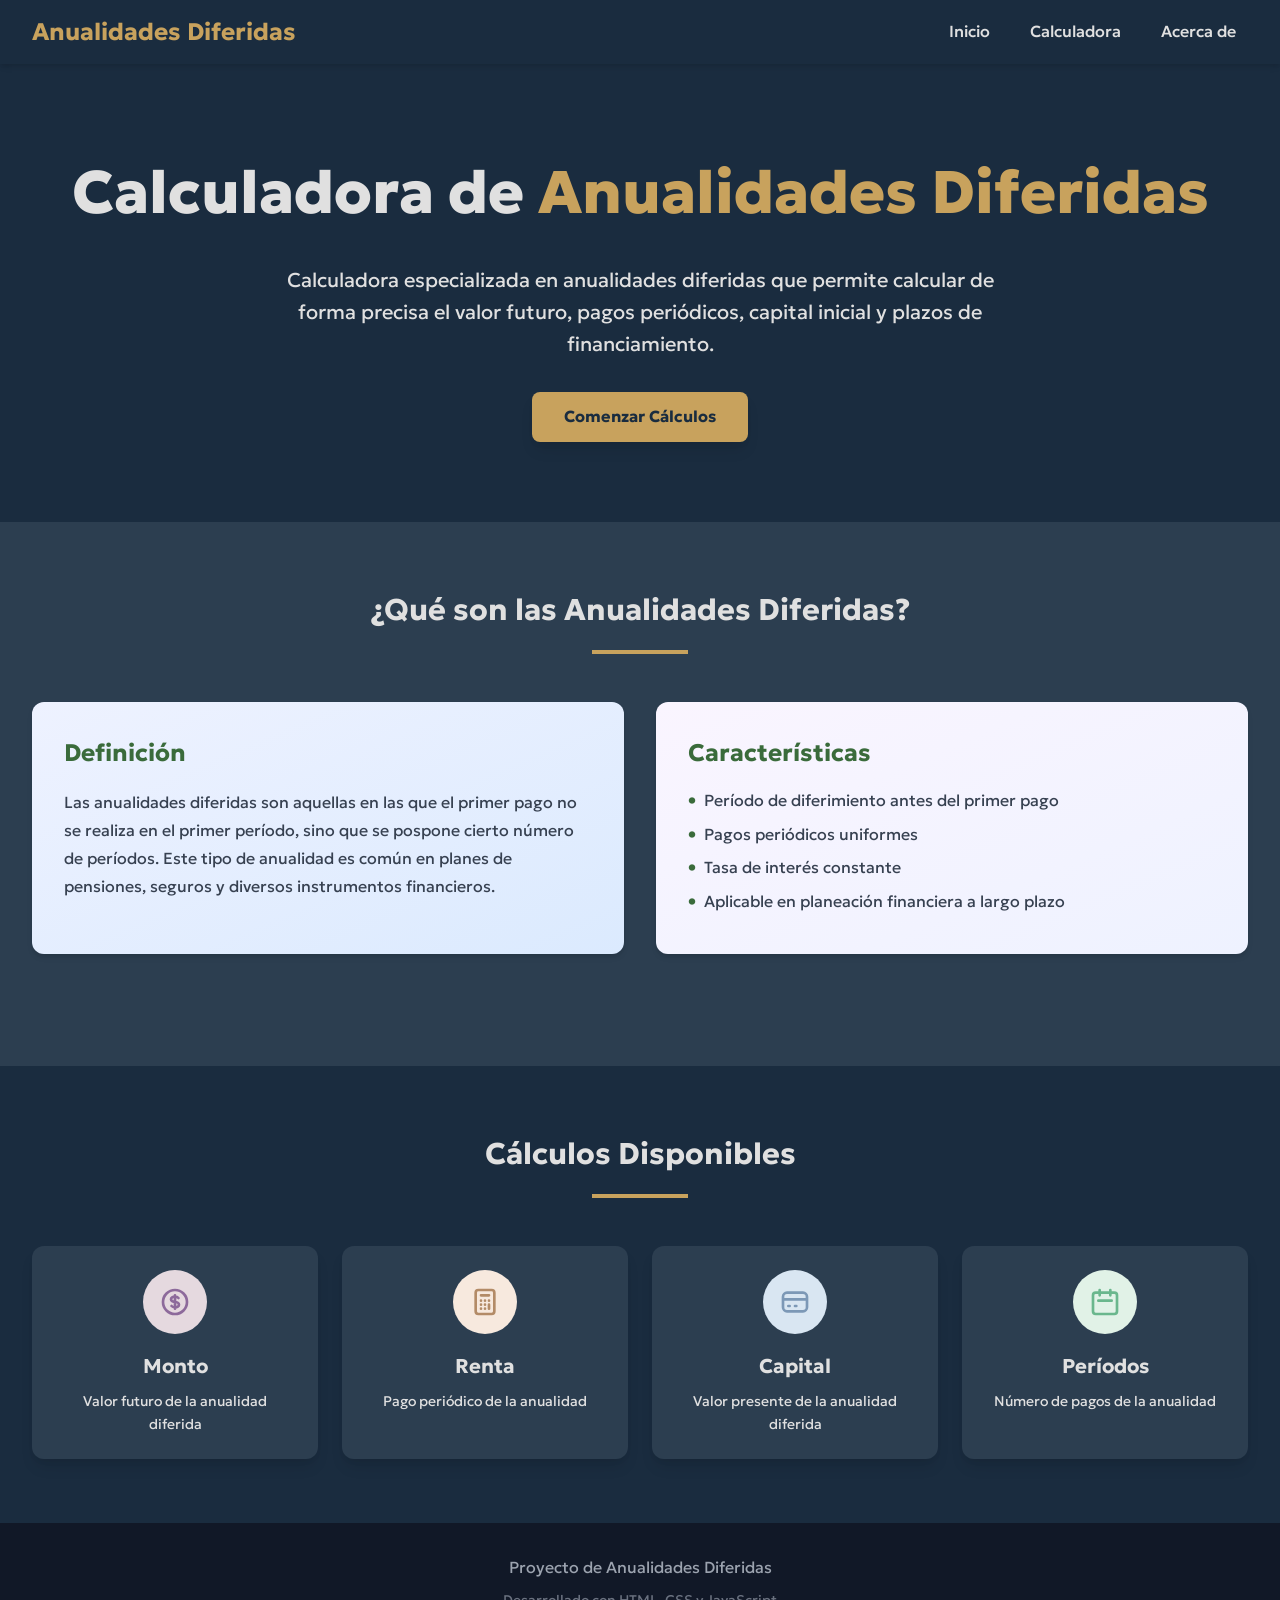
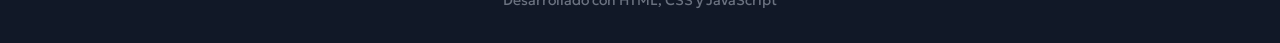
==== index.html @ 71ccb078 "Update index.html" ====
<!DOCTYPE html>
<html lang="es">
<head>
    <meta charset="UTF-8">
    <meta name="viewport" content="width=device-width, initial-scale=1.0">
    <title>Calculadora de Anualidades Diferidas</title>
    <link rel="stylesheet" href="Estilo/style.css">
</head>
<body>
    <!-- Navbar -->
    <nav class="navbar">
        <div class="container">
            <div class="nav-wrapper">
                <div class="nav-brand">
                    <h1 class="nav-title">Anualidades Diferidas</h1>
                </div>
                
                <!-- Menú Desktop -->
                <div class="nav-menu-desktop">
                    <div class="nav-links">
                        <a href="index.html" class="nav-link">Inicio</a>
                        <a href="template/calculadora.html" class="nav-link">Calculadora</a>
                        <a href="#acerca" class="nav-link">Acerca de</a>
                    </div>
                </div>
                
                <!-- Botón Hamburguesa -->
                <div class="nav-toggle">
                    <button id="menuToggle" class="menu-button">
                        <svg class="menu-icon" fill="none" stroke="currentColor" viewBox="0 0 24 24">
                            <path id="menuIcon" stroke-linecap="round" stroke-linejoin="round" stroke-width="2" d="M4 6h16M4 12h16M4 18h16"></path>
                            <path id="closeIcon" class="hidden" stroke-linecap="round" stroke-linejoin="round" stroke-width="2" d="M6 18L18 6M6 6l12 12"></path>
                        </svg>
                    </button>
                </div>
            </div>
        </div>
        
        <!-- Menú Mobile -->
        <div id="mobileMenu" class="nav-menu-mobile hidden">
            <div class="mobile-menu-content">
                <a href="index.html" class="mobile-link">Inicio</a>
                <a href="template/calculadora.html" class="mobile-link">Calculadora</a>
                <a href="#acerca" class="mobile-link">Acerca de</a>
            </div>
        </div>
    </nav>

    <!-- Hero Section -->
    <section id="inicio" class="hero-section">
        <div class="container">
            <div class="hero-content">
                <h2 class="hero-title">
                    Calculadora de <span class="hero-accent">Anualidades Diferidas</span>
                </h2>
                <p class="hero-description">
Calculadora especializada en anualidades diferidas que permite calcular de forma precisa el valor futuro, pagos periódicos, capital inicial y plazos de financiamiento.                </p>
                <a href="template/calculadora.html" class="hero-button">
                    Comenzar Cálculos
                </a>
            </div>
        </div>
    </section>

    <!-- Información del Proyecto -->
    <section class="info-section">
        <div class="container">
            <div class="section-header">
                <h3 class="section-title">¿Qué son las Anualidades Diferidas?</h3>
                <div class="section-divider"></div>
            </div>

            <div class="info-grid">
                <div class="info-card info-card-1">
                    <h4 class="info-card-title">Definición</h4>
                    <p class="info-card-text">
                        Las anualidades diferidas son aquellas en las que el primer pago no se realiza en el primer período, sino que se pospone cierto número de períodos. Este tipo de anualidad es común en planes de pensiones, seguros y diversos instrumentos financieros.
                    </p>
                </div>

                <div class="info-card info-card-2">
                    <h4 class="info-card-title">Características</h4>
                    <ul class="info-list">
                        <li class="info-list-item">
                            <span class="bullet">•</span>
                            Período de diferimiento antes del primer pago
                        </li>
                        <li class="info-list-item">
                            <span class="bullet">•</span>
                            Pagos periódicos uniformes
                        </li>
                        <li class="info-list-item">
                            <span class="bullet">•</span>
                            Tasa de interés constante
                        </li>
                        <li class="info-list-item">
                            <span class="bullet">•</span>
                            Aplicable en planeación financiera a largo plazo
                        </li>
                    </ul>
                </div>
            </div>
        </div>
    </section>

    <!-- Tipos de Cálculos -->
    <section class="calculations-section">
        <div class="container">
            <div class="section-header">
                <h3 class="section-title">Cálculos Disponibles</h3>
                <div class="section-divider"></div>
            </div>

            <div class="calculations-grid">
                <!-- Tarjeta Monto -->
                <div class="calc-card">
                    <div class="calc-icon calc-icon-indigo">
                        <svg class="icon" fill="none" stroke="currentColor" viewBox="0 0 24 24">
                            <path stroke-linecap="round" stroke-linejoin="round" stroke-width="2" d="M12 8c-1.657 0-3 .895-3 2s1.343 2 3 2 3 .895 3 2-1.343 2-3 2m0-8c1.11 0 2.08.402 2.599 1M12 8V7m0 1v8m0 0v1m0-1c-1.11 0-2.08-.402-2.599-1M21 12a9 9 0 11-18 0 9 9 0 0118 0z"></path>
                        </svg>
                    </div>
                    <h4 class="calc-card-title">Monto</h4>
                    <p class="calc-card-description">Valor futuro de la anualidad diferida</p>
                </div>

                <!-- Tarjeta Renta -->
                <div class="calc-card">
                    <div class="calc-icon calc-icon-purple">
                        <svg class="icon" fill="none" stroke="currentColor" viewBox="0 0 24 24">
                            <path stroke-linecap="round" stroke-linejoin="round" stroke-width="2" d="M9 7h6m0 10v-3m-3 3h.01M9 17h.01M9 14h.01M12 14h.01M15 11h.01M12 11h.01M9 11h.01M7 21h10a2 2 0 002-2V5a2 2 0 00-2-2H7a2 2 0 00-2 2v14a2 2 0 002 2z"></path>
                        </svg>
                    </div>
                    <h4 class="calc-card-title">Renta</h4>
                    <p class="calc-card-description">Pago periódico de la anualidad</p>
                </div>

                <!-- Tarjeta Capital -->
                <div class="calc-card">
                    <div class="calc-icon calc-icon-blue">
                        <svg class="icon" fill="none" stroke="currentColor" viewBox="0 0 24 24">
                            <path stroke-linecap="round" stroke-linejoin="round" stroke-width="2" d="M3 10h18M7 15h1m4 0h1m-7 4h12a3 3 0 003-3V8a3 3 0 00-3-3H6a3 3 0 00-3 3v8a3 3 0 003 3z"></path>
                        </svg>
                    </div>
                    <h4 class="calc-card-title">Capital</h4>
                    <p class="calc-card-description">Valor presente de la anualidad diferida</p>
                </div>

                <!-- Tarjeta Períodos -->
                <div class="calc-card">
                    <div class="calc-icon calc-icon-green">
                        <svg class="icon" fill="none" stroke="currentColor" viewBox="0 0 24 24">
                            <path stroke-linecap="round" stroke-linejoin="round" stroke-width="2" d="M8 7V3m8 4V3m-9 8h10M5 21h14a2 2 0 002-2V7a2 2 0 00-2-2H5a2 2 0 00-2 2v12a2 2 0 002 2z"></path>
                        </svg>
                    </div>
                    <h4 class="calc-card-title">Períodos</h4>
                    <p class="calc-card-description">Número de pagos de la anualidad</p>
                </div>
            </div>
        </div>
    </section>

    <!-- Footer -->
    <footer class="footer">
        <div class="container">
            <div class="footer-content">
                <p class="footer-title">Proyecto de Anualidades Diferidas</p>
                <p class="footer-subtitle">Desarrollado con HTML, CSS y JavaScript</p>
            </div>
        </div>
    </footer>

    <script type="module" defer src="javascript/app.js"></script>
</body>
</html>
---- Estilo/style.css ----
/* ==========================================
   RESET Y BASE
   ========================================== */
@import url('https://fonts.googleapis.com/css2?family=Geologica:wght@100..900&display=swap');
* {
    margin: 0;
    padding: 0;
    box-sizing: border-box;
}

body {
    font-family: "Geologica", sans-serif;
    background: #1A2C3F;
    min-height: 100vh;
    color: #E0E0E0;
    line-height: 1.6;
}

.container {
    max-width: 1280px;
    margin: 0 auto;
    padding: 0 1rem;
}

/* ==========================================
   UTILIDADES
   ========================================== */
.hidden {
    display: none !important;
}

/* ==========================================
   NAVBAR
   ========================================== */
.navbar {
    background-color: #1A2C3F;
    box-shadow: 0 4px 6px -1px rgba(0, 0, 0, 0.1), 0 2px 4px -1px rgba(0, 0, 0, 0.06);
}

.nav-wrapper {
    display: flex;
    justify-content: space-between;
    align-items: center;
    height: 4rem;
}

.nav-title {
    font-size: 1.25rem;
    font-weight: 700;
    color: #C8A25D;
}

.nav-menu-desktop {
    display: none;
}

.nav-links {
    display: flex;
    gap: 1rem;
}

.nav-link {
    color: #E0E0E0;
    padding: 0.5rem 0.75rem;
    text-decoration: none;
    font-weight: 500;
    border-radius: 0.375rem;
    transition: color 0.3s, background-color 0.3s;
}

.nav-link:hover {
    color: #C8A25D;
    text-decoration: underline;
}

.nav-toggle {
    display: block;
}

.menu-button {
    background: none;
    border: none;
    color: #E0E0E0;
    cursor: pointer;
    transition: color 0.3s;
}

.menu-button:hover,
.menu-button:focus {
    color: #C8A25D;
    outline: none;
}

.menu-icon {
    width: 1.5rem;
    height: 1.5rem;
}

.nav-menu-mobile {
    background-color: #1A2C3F;
}

.mobile-menu-content {
    padding: 0.5rem 0.5rem 0.75rem;
}

.mobile-link {
    display: block;
    color: #E0E0E0;
    padding: 0.5rem 0.75rem;
    text-decoration: none;
    font-weight: 500;
    border-radius: 0.375rem;
    transition: color 0.3s, background-color 0.3s;
    margin-bottom: 0.25rem;
}

.mobile-link:hover {
    color: #C8A25D;
    text-decoration: underline;
}

/* ==========================================
   HERO SECTION (Página Principal)
   ========================================== */
.hero-section {
    padding: 5rem 0;
}

.hero-content {
    text-align: center;
}

.hero-title {
    font-size: 2.5rem;
    font-weight: 800;
    color: #E0E0E0;
    margin-bottom: 1.5rem;
}

.hero-accent {
    color: #C8A25D;
}

.hero-description {
    font-size: 1.25rem;
    color: #E0E0E0;
    margin-bottom: 2rem;
    max-width: 48rem;
    margin-left: auto;
    margin-right: auto;
}

.hero-button {
    display: inline-block;
    background-color: #C8A25D;
    color: #1A2C3F;
    padding: 0.75rem 2rem;
    border-radius: 0.5rem;
    font-weight: 700;
    text-decoration: none;
    transition: all 0.3s;
    box-shadow: 0 10px 15px -3px rgba(0, 0, 0, 0.1), 0 4px 6px -2px rgba(0, 0, 0, 0.05);
}

.hero-button:hover {
    background-color: #B58E4A;
    transform: scale(1.05);
}

/* ==========================================
   INFO SECTION (Página Principal)
   ========================================== */
.info-section {
    padding: 4rem 0;
    background-color: #2C3E50;
}

.section-header {
    text-align: center;
    margin-bottom: 3rem;
}

.section-title {
    font-size: 1.875rem;
    font-weight: 700;
    color: #E0E0E0;
    margin-bottom: 1rem;
}

.section-divider {
    width: 6rem;
    height: 0.25rem;
    background-color: #C8A25D;
    margin: 0 auto;
}

.info-grid {
    display: grid;
    gap: 2rem;
    margin-bottom: 3rem;
}

.info-card {
    padding: 2rem;
    border-radius: 0.75rem;
    box-shadow: 0 4px 6px -1px rgba(0, 0, 0, 0.1), 0 2px 4px -1px rgba(0, 0, 0, 0.06);
}

.info-card-1 {
    background: linear-gradient(to bottom right, #eef2ff, #dbeafe);
}

.info-card-2 {
    background: linear-gradient(to bottom right, #faf5ff, #eef2ff);
}

.info-card-title {
    font-size: 1.5rem;
    font-weight: 700;
    color: #3A6B3B;
    margin-bottom: 1rem;
}

.info-card-text {
    color: #374151;
    line-height: 1.75;
}

.info-list {
    list-style: none;
    color: #374151;
}

.info-list-item {
    display: flex;
    align-items: flex-start;
    margin-bottom: 0.5rem;
}

.bullet {
    color: #3A6B3B;
    margin-right: 0.5rem;
    font-weight: 700;
}

/* ==========================================
   CALCULATIONS SECTION (Página Principal)
   ========================================== */
.calculations-section {
    padding: 4rem 0;
    background-color: #1A2C3F;
}

.calculations-grid {
    display: grid;
    gap: 1.5rem;
}

.calc-card {
    background-color: #2C3E50;
    padding: 1.5rem;
    border-radius: 0.75rem;
    box-shadow: 0 10px 15px -3px rgba(0, 0, 0, 0.1), 0 4px 6px -2px rgba(0, 0, 0, 0.05);
    transition: all 0.3s;
}

.calc-card:hover {
    box-shadow: 0 20px 25px -5px rgba(0, 0, 0, 0.1), 0 10px 10px -5px rgba(0, 0, 0, 0.04);
    transform: translateY(-0.25rem);
}

.calc-icon {
    width: 4rem;
    height: 4rem;
    border-radius: 50%;
    display: flex;
    align-items: center;
    justify-content: center;
    margin: 0 auto 1rem;
}

.calc-icon-indigo {
    background-color: #E5D9DF;
}

.calc-icon-purple {
    background-color: #F7E9DE;
}

.calc-icon-blue {
    background-color: #D9E6F2;
}

.calc-icon-green {
    background-color: #E1F2E7;
}

.icon {
    width: 2rem;
    height: 2rem;
}

.calc-icon-indigo .icon {
    color: #8D6A9B;
}

.calc-icon-purple .icon {
    color: #B38B67;
}

.calc-icon-blue .icon {
    color: #7C98B6;
}

.calc-icon-green .icon {
    color: #6AB78D;
}

.calc-card-title {
    font-size: 1.25rem;
    font-weight: 700;
    color: #E0E0E0;
    margin-bottom: 0.5rem;
    text-align: center;
}

.calc-card-description {
    color: #E0E0E0;
    text-align: center;
    font-size: 0.875rem;
}

/* ==========================================
   CALCULATOR SECTION (Página Calculadora)
   ========================================== */
.calculator-section {
    padding: 4rem 0;
    background-color: white;
}

.calculator-header {
    text-align: center;
    margin-bottom: 3rem;
}

.calculator-title {
    font-size: 1.875rem;
    font-weight: 700;
    color: #111827;
    margin-bottom: 1rem;
}

.title-divider {
    width: 6rem;
    height: 0.25rem;
    background-color: #4f46e5;
    margin: 0 auto 1.5rem;
}

.calculator-description {
    color: #4b5563;
    max-width: 32rem;
    margin: 0 auto;
}

/* ==========================================
   SELECTOR DE TIPO DE CÁLCULO
   ========================================== */
.calculator-selector {
    max-width: 64rem;
    margin: 0 auto 2rem;
}

.selector-label {
    display: block;
    color: #374151;
    font-weight: 600;
    margin-bottom: 0.75rem;
    font-size: 1.125rem;
}

.selector-buttons {
    display: grid;
    gap: 1rem;
}

.calc-type-btn {
    background-color: #e5e7eb;
    color: #374151;
    padding: 0.75rem 1.5rem;
    border-radius: 0.5rem;
    font-weight: 600;
    border: none;
    cursor: pointer;
    transition: all 0.3s;
    font-size: 1rem;
}

.calc-type-btn:hover {
    background-color: #d1d5db;
}

.calc-type-btn.active {
    background-color: #4f46e5;
    color: white;
    box-shadow: 0 4px 6px -1px rgba(0, 0, 0, 0.1), 0 2px 4px -1px rgba(0, 0, 0, 0.06);
}

/* ==========================================
   FORMULARIO
   ========================================== */
.calculator-form-container {
    max-width: 64rem;
    margin: 0 auto;
    background: linear-gradient(to bottom right, #f9fafb, #dbeafe);
    border-radius: 0.75rem;
    box-shadow: 0 10px 15px -3px rgba(0, 0, 0, 0.1), 0 4px 6px -2px rgba(0, 0, 0, 0.05);
    padding: 2rem;
}

.calc-form {
    display: block;
}

.form-title {
    font-size: 1.5rem;
    font-weight: 700;
    color: #111827;
    margin-bottom: 1.5rem;
}

.form-grid {
    display: grid;
    gap: 1.5rem;
    margin-bottom: 1.5rem;
}

.form-group {
    display: flex;
    flex-direction: column;
}

.form-label {
    display: block;
    color: #374151;
    font-weight: 600;
    margin-bottom: 0.5rem;
}

.form-input,
select.form-input {
    width: 100%;
    padding: 0.75rem 1rem;
    border: 1px solid #d1d5db;
    border-radius: 0.5rem;
    font-size: 1rem;
    transition: all 0.3s;
}

.form-input:focus,
select.form-input:focus {
    outline: none;
    border-color: #4f46e5;
    box-shadow: 0 0 0 3px rgba(79, 70, 229, 0.1);
}

.form-submit {
    width: 100%;
    padding: 0.75rem;
    border-radius: 0.5rem;
    font-weight: 600;
    border: none;
    cursor: pointer;
    transition: all 0.3s;
    box-shadow: 0 10px 15px -3px rgba(0, 0, 0, 0.1), 0 4px 6px -2px rgba(0, 0, 0, 0.05);
    font-size: 1rem;
    color: white;
}

.btn-indigo {
    background-color: #4f46e5;
}

.btn-indigo:hover {
    background-color: #4338ca;
}

.btn-purple {
    background-color: #9333ea;
}

.btn-purple:hover {
    background-color: #7e22ce;
}

.btn-blue {
    background-color: #2563eb;
}

.btn-blue:hover {
    background-color: #1d4ed8;
}

.btn-green {
    background-color: #059669;
}

.btn-green:hover {
    background-color: #047857;
}

/* ==========================================
   RESULTADOS
   ========================================== */
.results-container {
    max-width: 64rem;
    margin: 2rem auto 0;
}

.results-card {
    background-color: white;
    border-radius: 0.75rem;
    box-shadow: 0 10px 15px -3px rgba(0, 0, 0, 0.1), 0 4px 6px -2px rgba(0, 0, 0, 0.05);
    padding: 2rem;
    border-left: 4px solid #4f46e5;
}

.results-title {
    font-size: 1.5rem;
    font-weight: 700;
    color: #111827;
    margin-bottom: 1rem;
}

.results-content {
    color: #374151;
}

.results-content>* {
    margin-bottom: 0.75rem;
}

.clear-button {
    margin-top: 1.5rem;
    background-color: #6b7280;
    color: white;
    padding: 0.5rem 1.5rem;
    border-radius: 0.5rem;
    font-weight: 600;
    border: none;
    cursor: pointer;
    transition: background-color 0.3s;
}

.clear-button:hover {
    background-color: #4b5563;
}

/* ==========================================
   FOOTER
   ========================================== */
.footer {
    background-color: #111827;
    color: white;
    padding: 2rem 0;
}

.footer-content {
    text-align: center;
}

.footer-title {
    color: #9ca3af;
    margin-bottom: 0.5rem;
}

.footer-subtitle {
    color: #6b7280;
    font-size: 0.875rem;
}

/* ==========================================
   MEDIA QUERIES - RESPONSIVE
   ========================================== */

/* Tablets pequeños (640px+) */
@media (min-width: 640px) {
    .nav-title {
        font-size: 1.5rem;
    }

    .container {
        padding: 0 1.5rem;
    }

    .mobile-menu-content {
        padding: 0.5rem 0.75rem 0.75rem;
    }
}

/* Tablets (768px+) */
@media (min-width: 768px) {
    .nav-menu-desktop {
        display: block;
    }

    .nav-toggle {
        display: none;
    }

    .nav-menu-mobile {
        display: none !important;
    }

    .hero-title {
        font-size: 3rem;
    }

    .calculator-title {
        font-size: 2.25rem;
    }

    .info-grid {
        grid-template-columns: repeat(2, 1fr);
    }

    .calculations-grid {
        grid-template-columns: repeat(2, 1fr);
    }

    .selector-buttons {
        grid-template-columns: repeat(4, 1fr);
    }

    .form-grid {
        grid-template-columns: repeat(2, 1fr);
    }
}

/* Desktop (1024px+) */
@media (min-width: 1024px) {
    .container {
        padding: 0 2rem;
    }

    .hero-title {
        font-size: 3.75rem;
    }

    .calculator-title {
        font-size: 2.5rem;
    }

    .calculations-grid {
        grid-template-columns: repeat(4, 1fr);
    }
}
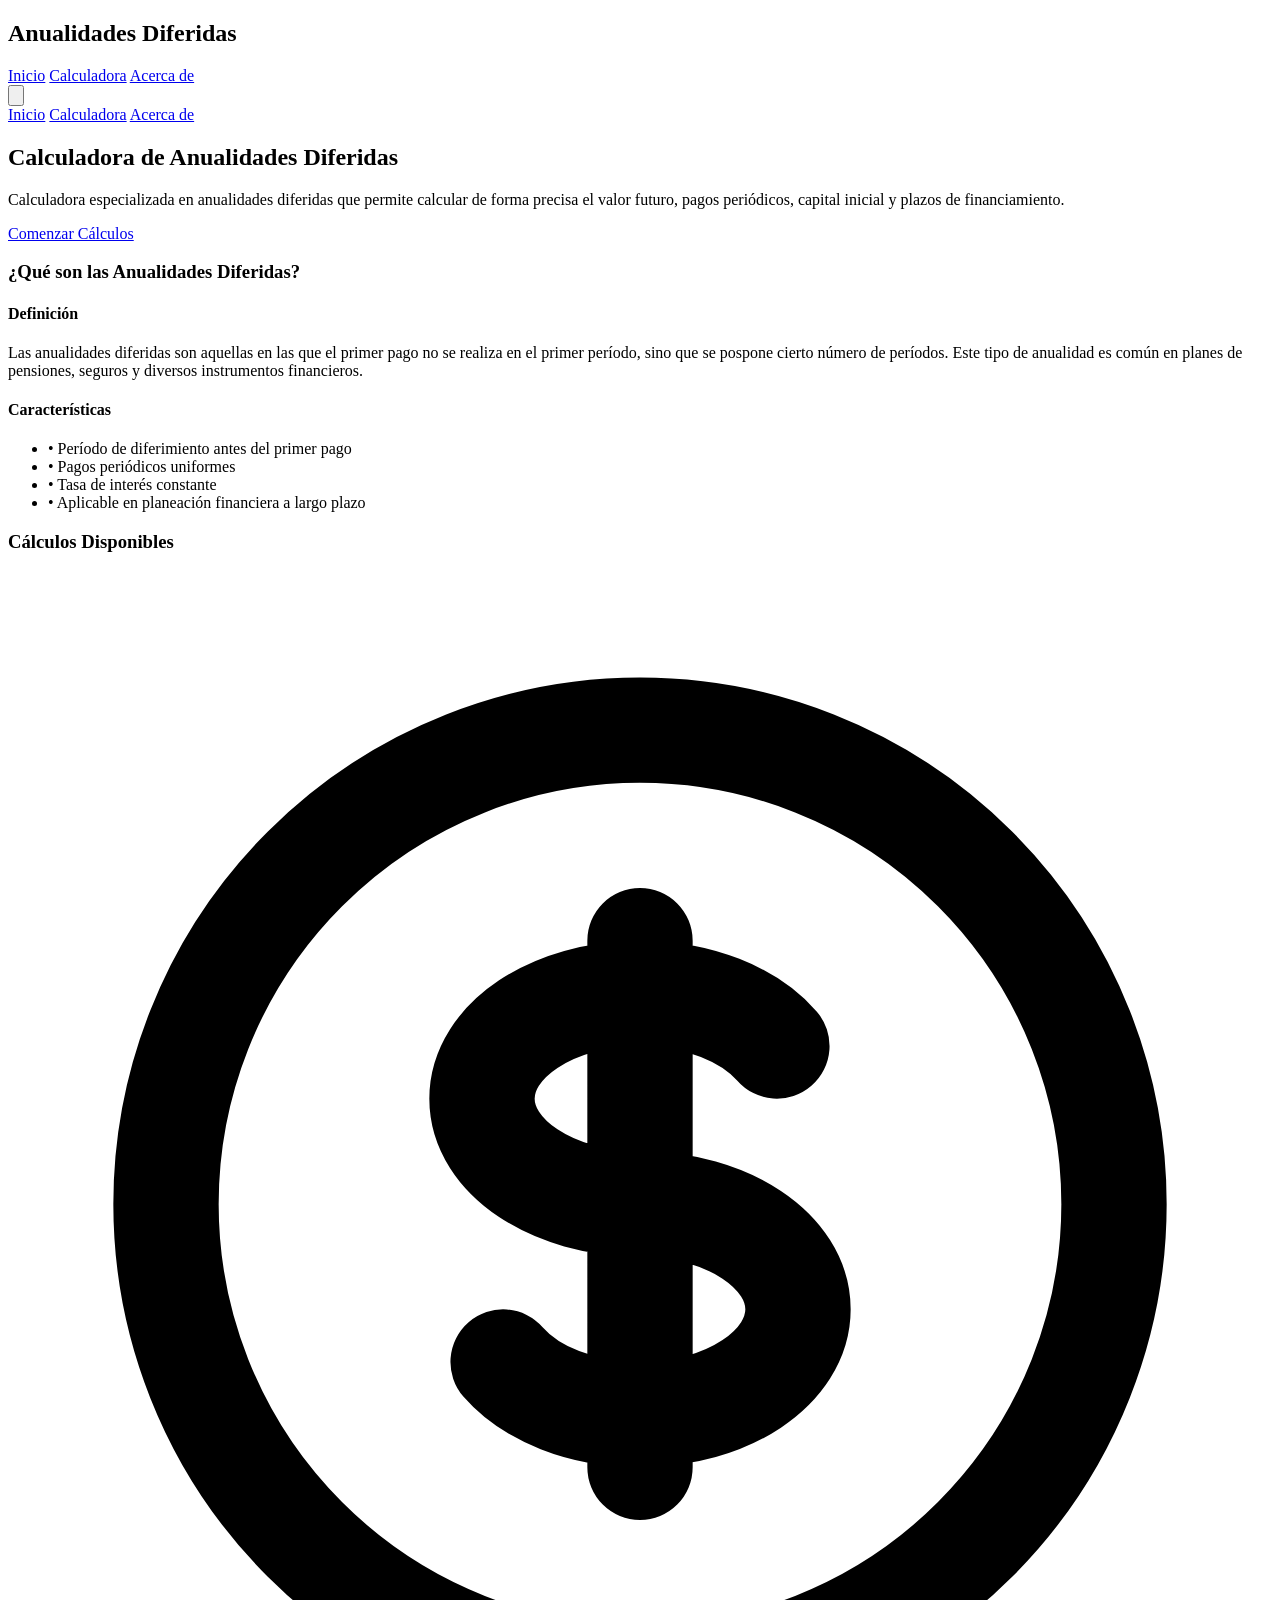
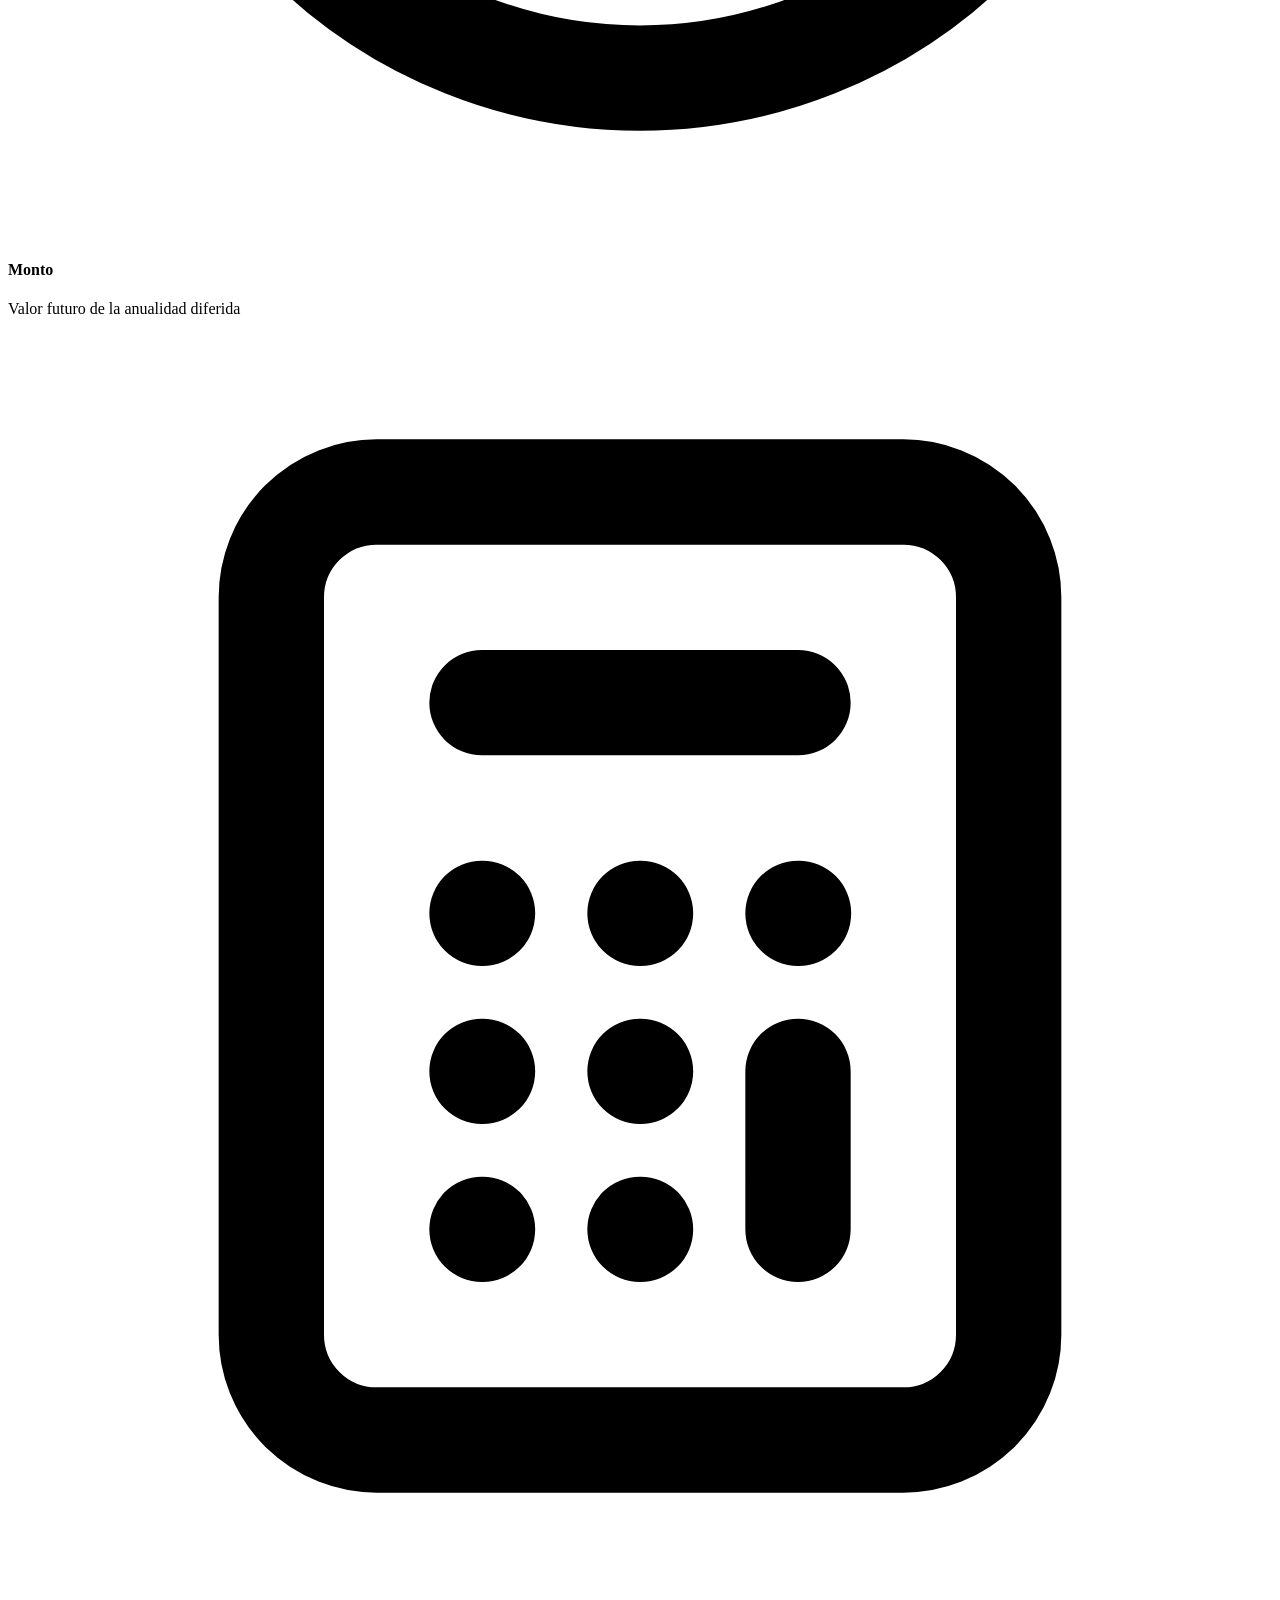
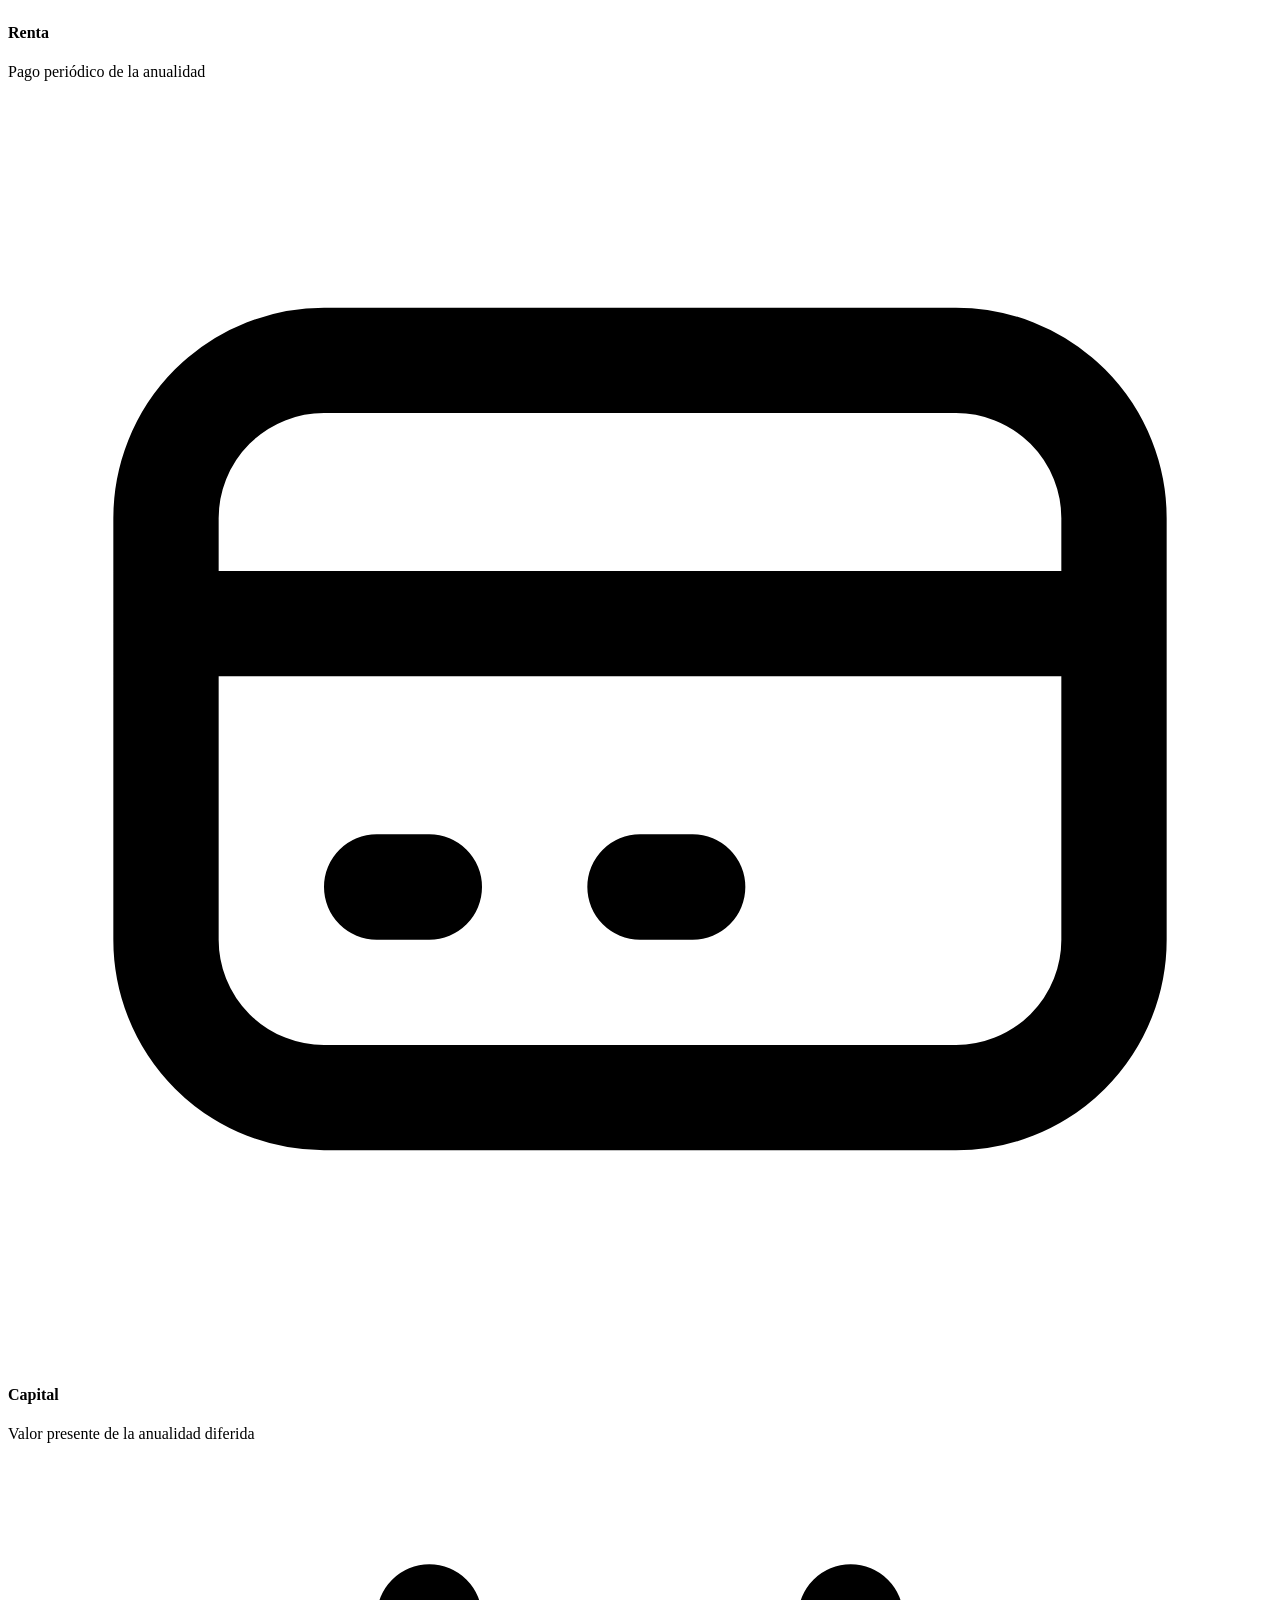
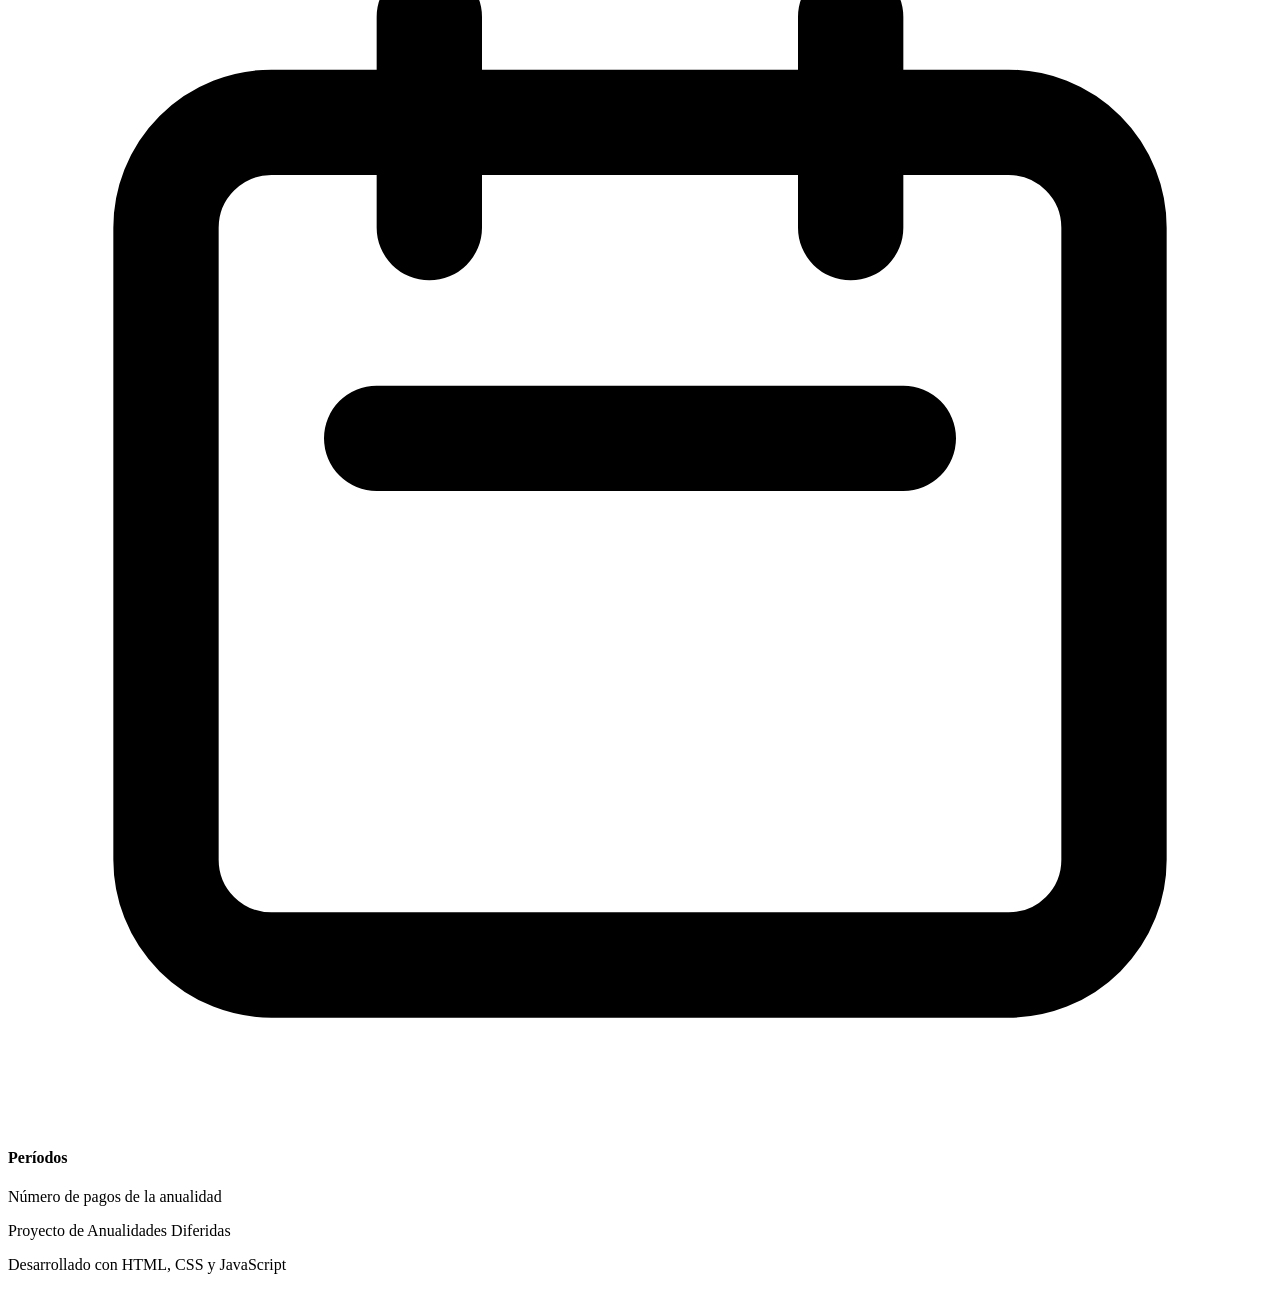
==== commit c4248567: "Update stylesheet link in index.html" ====
--- a/index.html
+++ b/index.html
@@ -4,7 +4,7 @@
     <meta charset="UTF-8">
     <meta name="viewport" content="width=device-width, initial-scale=1.0">
     <title>Calculadora de Anualidades Diferidas</title>
-    <link rel="stylesheet" href="Estilo/style.css">
+    <link rel="stylesheet" href="style.css">
 </head>
 <body>
     <!-- Navbar -->
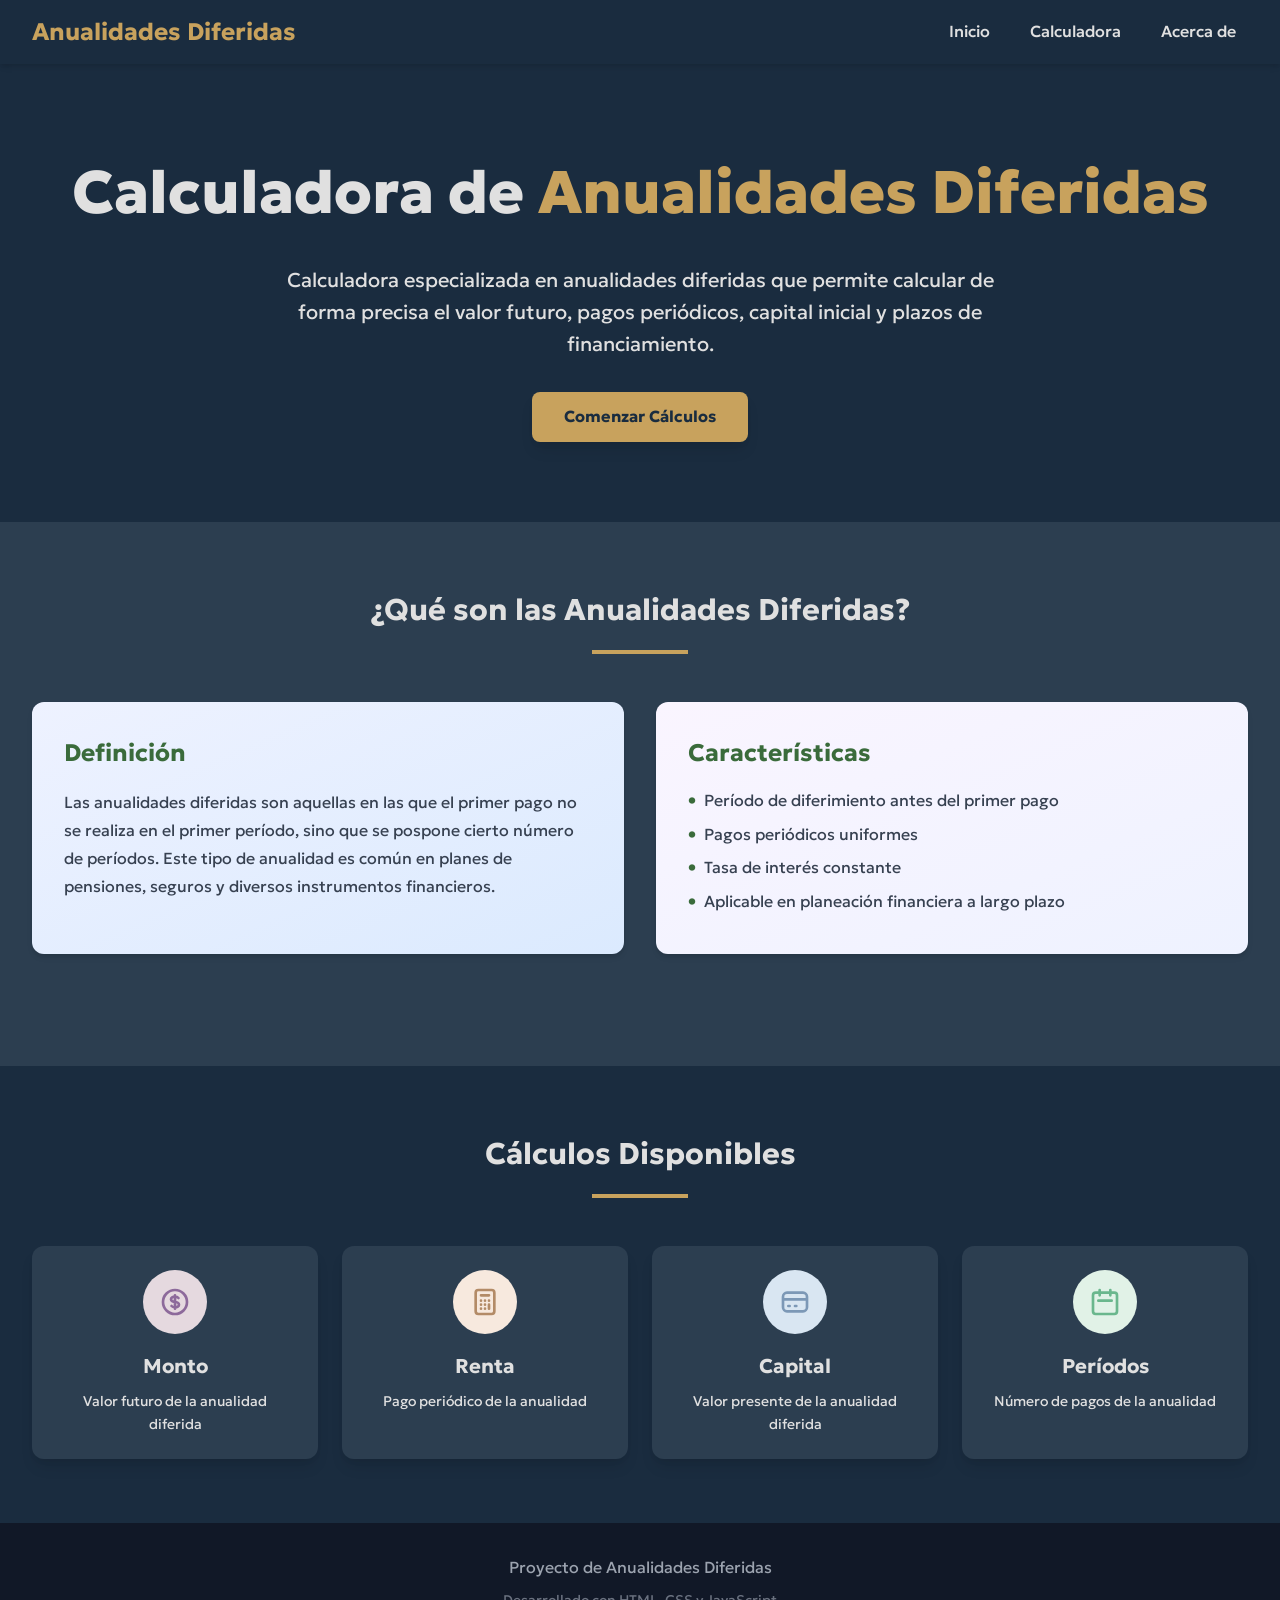
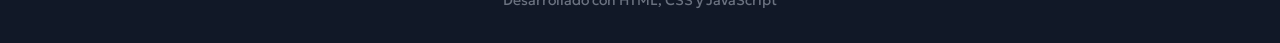
==== commit 7b99740e: "Update index.html" ====
--- a/index.html
+++ b/index.html
@@ -4,7 +4,7 @@
     <meta charset="UTF-8">
     <meta name="viewport" content="width=device-width, initial-scale=1.0">
     <title>Calculadora de Anualidades Diferidas</title>
-    <link rel="stylesheet" href="style.css">
+    <link rel="stylesheet" href="../Estilo/style.css">
 </head>
 <body>
     <!-- Navbar -->
--- a/Estilo/style.css
+++ b/Estilo/style.css
@@ -0,0 +1,658 @@
+/* ==========================================
+   RESET Y BASE
+   ========================================== */
+@import url('https://fonts.googleapis.com/css2?family=Geologica:wght@100..900&display=swap');
+* {
+    margin: 0;
+    padding: 0;
+    box-sizing: border-box;
+}
+
+body {
+    font-family: "Geologica", sans-serif;
+    background: #1A2C3F;
+    min-height: 100vh;
+    color: #E0E0E0;
+    line-height: 1.6;
+}
+
+.container {
+    max-width: 1280px;
+    margin: 0 auto;
+    padding: 0 1rem;
+}
+
+/* ==========================================
+   UTILIDADES
+   ========================================== */
+.hidden {
+    display: none !important;
+}
+
+/* ==========================================
+   NAVBAR
+   ========================================== */
+.navbar {
+    background-color: #1A2C3F;
+    box-shadow: 0 4px 6px -1px rgba(0, 0, 0, 0.1), 0 2px 4px -1px rgba(0, 0, 0, 0.06);
+}
+
+.nav-wrapper {
+    display: flex;
+    justify-content: space-between;
+    align-items: center;
+    height: 4rem;
+}
+
+.nav-title {
+    font-size: 1.25rem;
+    font-weight: 700;
+    color: #C8A25D;
+}
+
+.nav-menu-desktop {
+    display: none;
+}
+
+.nav-links {
+    display: flex;
+    gap: 1rem;
+}
+
+.nav-link {
+    color: #E0E0E0;
+    padding: 0.5rem 0.75rem;
+    text-decoration: none;
+    font-weight: 500;
+    border-radius: 0.375rem;
+    transition: color 0.3s, background-color 0.3s;
+}
+
+.nav-link:hover {
+    color: #C8A25D;
+    text-decoration: underline;
+}
+
+.nav-toggle {
+    display: block;
+}
+
+.menu-button {
+    background: none;
+    border: none;
+    color: #E0E0E0;
+    cursor: pointer;
+    transition: color 0.3s;
+}
+
+.menu-button:hover,
+.menu-button:focus {
+    color: #C8A25D;
+    outline: none;
+}
+
+.menu-icon {
+    width: 1.5rem;
+    height: 1.5rem;
+}
+
+.nav-menu-mobile {
+    background-color: #1A2C3F;
+}
+
+.mobile-menu-content {
+    padding: 0.5rem 0.5rem 0.75rem;
+}
+
+.mobile-link {
+    display: block;
+    color: #E0E0E0;
+    padding: 0.5rem 0.75rem;
+    text-decoration: none;
+    font-weight: 500;
+    border-radius: 0.375rem;
+    transition: color 0.3s, background-color 0.3s;
+    margin-bottom: 0.25rem;
+}
+
+.mobile-link:hover {
+    color: #C8A25D;
+    text-decoration: underline;
+}
+
+/* ==========================================
+   HERO SECTION (Página Principal)
+   ========================================== */
+.hero-section {
+    padding: 5rem 0;
+}
+
+.hero-content {
+    text-align: center;
+}
+
+.hero-title {
+    font-size: 2.5rem;
+    font-weight: 800;
+    color: #E0E0E0;
+    margin-bottom: 1.5rem;
+}
+
+.hero-accent {
+    color: #C8A25D;
+}
+
+.hero-description {
+    font-size: 1.25rem;
+    color: #E0E0E0;
+    margin-bottom: 2rem;
+    max-width: 48rem;
+    margin-left: auto;
+    margin-right: auto;
+}
+
+.hero-button {
+    display: inline-block;
+    background-color: #C8A25D;
+    color: #1A2C3F;
+    padding: 0.75rem 2rem;
+    border-radius: 0.5rem;
+    font-weight: 700;
+    text-decoration: none;
+    transition: all 0.3s;
+    box-shadow: 0 10px 15px -3px rgba(0, 0, 0, 0.1), 0 4px 6px -2px rgba(0, 0, 0, 0.05);
+}
+
+.hero-button:hover {
+    background-color: #B58E4A;
+    transform: scale(1.05);
+}
+
+/* ==========================================
+   INFO SECTION (Página Principal)
+   ========================================== */
+.info-section {
+    padding: 4rem 0;
+    background-color: #2C3E50;
+}
+
+.section-header {
+    text-align: center;
+    margin-bottom: 3rem;
+}
+
+.section-title {
+    font-size: 1.875rem;
+    font-weight: 700;
+    color: #E0E0E0;
+    margin-bottom: 1rem;
+}
+
+.section-divider {
+    width: 6rem;
+    height: 0.25rem;
+    background-color: #C8A25D;
+    margin: 0 auto;
+}
+
+.info-grid {
+    display: grid;
+    gap: 2rem;
+    margin-bottom: 3rem;
+}
+
+.info-card {
+    padding: 2rem;
+    border-radius: 0.75rem;
+    box-shadow: 0 4px 6px -1px rgba(0, 0, 0, 0.1), 0 2px 4px -1px rgba(0, 0, 0, 0.06);
+}
+
+.info-card-1 {
+    background: linear-gradient(to bottom right, #eef2ff, #dbeafe);
+}
+
+.info-card-2 {
+    background: linear-gradient(to bottom right, #faf5ff, #eef2ff);
+}
+
+.info-card-title {
+    font-size: 1.5rem;
+    font-weight: 700;
+    color: #3A6B3B;
+    margin-bottom: 1rem;
+}
+
+.info-card-text {
+    color: #374151;
+    line-height: 1.75;
+}
+
+.info-list {
+    list-style: none;
+    color: #374151;
+}
+
+.info-list-item {
+    display: flex;
+    align-items: flex-start;
+    margin-bottom: 0.5rem;
+}
+
+.bullet {
+    color: #3A6B3B;
+    margin-right: 0.5rem;
+    font-weight: 700;
+}
+
+/* ==========================================
+   CALCULATIONS SECTION (Página Principal)
+   ========================================== */
+.calculations-section {
+    padding: 4rem 0;
+    background-color: #1A2C3F;
+}
+
+.calculations-grid {
+    display: grid;
+    gap: 1.5rem;
+}
+
+.calc-card {
+    background-color: #2C3E50;
+    padding: 1.5rem;
+    border-radius: 0.75rem;
+    box-shadow: 0 10px 15px -3px rgba(0, 0, 0, 0.1), 0 4px 6px -2px rgba(0, 0, 0, 0.05);
+    transition: all 0.3s;
+}
+
+.calc-card:hover {
+    box-shadow: 0 20px 25px -5px rgba(0, 0, 0, 0.1), 0 10px 10px -5px rgba(0, 0, 0, 0.04);
+    transform: translateY(-0.25rem);
+}
+
+.calc-icon {
+    width: 4rem;
+    height: 4rem;
+    border-radius: 50%;
+    display: flex;
+    align-items: center;
+    justify-content: center;
+    margin: 0 auto 1rem;
+}
+
+.calc-icon-indigo {
+    background-color: #E5D9DF;
+}
+
+.calc-icon-purple {
+    background-color: #F7E9DE;
+}
+
+.calc-icon-blue {
+    background-color: #D9E6F2;
+}
+
+.calc-icon-green {
+    background-color: #E1F2E7;
+}
+
+.icon {
+    width: 2rem;
+    height: 2rem;
+}
+
+.calc-icon-indigo .icon {
+    color: #8D6A9B;
+}
+
+.calc-icon-purple .icon {
+    color: #B38B67;
+}
+
+.calc-icon-blue .icon {
+    color: #7C98B6;
+}
+
+.calc-icon-green .icon {
+    color: #6AB78D;
+}
+
+.calc-card-title {
+    font-size: 1.25rem;
+    font-weight: 700;
+    color: #E0E0E0;
+    margin-bottom: 0.5rem;
+    text-align: center;
+}
+
+.calc-card-description {
+    color: #E0E0E0;
+    text-align: center;
+    font-size: 0.875rem;
+}
+
+/* ==========================================
+   CALCULATOR SECTION (Página Calculadora)
+   ========================================== */
+.calculator-section {
+    padding: 4rem 0;
+    background-color: white;
+}
+
+.calculator-header {
+    text-align: center;
+    margin-bottom: 3rem;
+}
+
+.calculator-title {
+    font-size: 1.875rem;
+    font-weight: 700;
+    color: #111827;
+    margin-bottom: 1rem;
+}
+
+.title-divider {
+    width: 6rem;
+    height: 0.25rem;
+    background-color: #4f46e5;
+    margin: 0 auto 1.5rem;
+}
+
+.calculator-description {
+    color: #4b5563;
+    max-width: 32rem;
+    margin: 0 auto;
+}
+
+/* ==========================================
+   SELECTOR DE TIPO DE CÁLCULO
+   ========================================== */
+.calculator-selector {
+    max-width: 64rem;
+    margin: 0 auto 2rem;
+}
+
+.selector-label {
+    display: block;
+    color: #374151;
+    font-weight: 600;
+    margin-bottom: 0.75rem;
+    font-size: 1.125rem;
+}
+
+.selector-buttons {
+    display: grid;
+    gap: 1rem;
+}
+
+.calc-type-btn {
+    background-color: #e5e7eb;
+    color: #374151;
+    padding: 0.75rem 1.5rem;
+    border-radius: 0.5rem;
+    font-weight: 600;
+    border: none;
+    cursor: pointer;
+    transition: all 0.3s;
+    font-size: 1rem;
+}
+
+.calc-type-btn:hover {
+    background-color: #d1d5db;
+}
+
+.calc-type-btn.active {
+    background-color: #4f46e5;
+    color: white;
+    box-shadow: 0 4px 6px -1px rgba(0, 0, 0, 0.1), 0 2px 4px -1px rgba(0, 0, 0, 0.06);
+}
+
+/* ==========================================
+   FORMULARIO
+   ========================================== */
+.calculator-form-container {
+    max-width: 64rem;
+    margin: 0 auto;
+    background: linear-gradient(to bottom right, #f9fafb, #dbeafe);
+    border-radius: 0.75rem;
+    box-shadow: 0 10px 15px -3px rgba(0, 0, 0, 0.1), 0 4px 6px -2px rgba(0, 0, 0, 0.05);
+    padding: 2rem;
+}
+
+.calc-form {
+    display: block;
+}
+
+.form-title {
+    font-size: 1.5rem;
+    font-weight: 700;
+    color: #111827;
+    margin-bottom: 1.5rem;
+}
+
+.form-grid {
+    display: grid;
+    gap: 1.5rem;
+    margin-bottom: 1.5rem;
+}
+
+.form-group {
+    display: flex;
+    flex-direction: column;
+}
+
+.form-label {
+    display: block;
+    color: #374151;
+    font-weight: 600;
+    margin-bottom: 0.5rem;
+}
+
+.form-input,
+select.form-input {
+    width: 100%;
+    padding: 0.75rem 1rem;
+    border: 1px solid #d1d5db;
+    border-radius: 0.5rem;
+    font-size: 1rem;
+    transition: all 0.3s;
+}
+
+.form-input:focus,
+select.form-input:focus {
+    outline: none;
+    border-color: #4f46e5;
+    box-shadow: 0 0 0 3px rgba(79, 70, 229, 0.1);
+}
+
+.form-submit {
+    width: 100%;
+    padding: 0.75rem;
+    border-radius: 0.5rem;
+    font-weight: 600;
+    border: none;
+    cursor: pointer;
+    transition: all 0.3s;
+    box-shadow: 0 10px 15px -3px rgba(0, 0, 0, 0.1), 0 4px 6px -2px rgba(0, 0, 0, 0.05);
+    font-size: 1rem;
+    color: white;
+}
+
+.btn-indigo {
+    background-color: #4f46e5;
+}
+
+.btn-indigo:hover {
+    background-color: #4338ca;
+}
+
+.btn-purple {
+    background-color: #9333ea;
+}
+
+.btn-purple:hover {
+    background-color: #7e22ce;
+}
+
+.btn-blue {
+    background-color: #2563eb;
+}
+
+.btn-blue:hover {
+    background-color: #1d4ed8;
+}
+
+.btn-green {
+    background-color: #059669;
+}
+
+.btn-green:hover {
+    background-color: #047857;
+}
+
+/* ==========================================
+   RESULTADOS
+   ========================================== */
+.results-container {
+    max-width: 64rem;
+    margin: 2rem auto 0;
+}
+
+.results-card {
+    background-color: white;
+    border-radius: 0.75rem;
+    box-shadow: 0 10px 15px -3px rgba(0, 0, 0, 0.1), 0 4px 6px -2px rgba(0, 0, 0, 0.05);
+    padding: 2rem;
+    border-left: 4px solid #4f46e5;
+}
+
+.results-title {
+    font-size: 1.5rem;
+    font-weight: 700;
+    color: #111827;
+    margin-bottom: 1rem;
+}
+
+.results-content {
+    color: #374151;
+}
+
+.results-content>* {
+    margin-bottom: 0.75rem;
+}
+
+.clear-button {
+    margin-top: 1.5rem;
+    background-color: #6b7280;
+    color: white;
+    padding: 0.5rem 1.5rem;
+    border-radius: 0.5rem;
+    font-weight: 600;
+    border: none;
+    cursor: pointer;
+    transition: background-color 0.3s;
+}
+
+.clear-button:hover {
+    background-color: #4b5563;
+}
+
+/* ==========================================
+   FOOTER
+   ========================================== */
+.footer {
+    background-color: #111827;
+    color: white;
+    padding: 2rem 0;
+}
+
+.footer-content {
+    text-align: center;
+}
+
+.footer-title {
+    color: #9ca3af;
+    margin-bottom: 0.5rem;
+}
+
+.footer-subtitle {
+    color: #6b7280;
+    font-size: 0.875rem;
+}
+
+/* ==========================================
+   MEDIA QUERIES - RESPONSIVE
+   ========================================== */
+
+/* Tablets pequeños (640px+) */
+@media (min-width: 640px) {
+    .nav-title {
+        font-size: 1.5rem;
+    }
+
+    .container {
+        padding: 0 1.5rem;
+    }
+
+    .mobile-menu-content {
+        padding: 0.5rem 0.75rem 0.75rem;
+    }
+}
+
+/* Tablets (768px+) */
+@media (min-width: 768px) {
+    .nav-menu-desktop {
+        display: block;
+    }
+
+    .nav-toggle {
+        display: none;
+    }
+
+    .nav-menu-mobile {
+        display: none !important;
+    }
+
+    .hero-title {
+        font-size: 3rem;
+    }
+
+    .calculator-title {
+        font-size: 2.25rem;
+    }
+
+    .info-grid {
+        grid-template-columns: repeat(2, 1fr);
+    }
+
+    .calculations-grid {
+        grid-template-columns: repeat(2, 1fr);
+    }
+
+    .selector-buttons {
+        grid-template-columns: repeat(4, 1fr);
+    }
+
+    .form-grid {
+        grid-template-columns: repeat(2, 1fr);
+    }
+}
+
+/* Desktop (1024px+) */
+@media (min-width: 1024px) {
+    .container {
+        padding: 0 2rem;
+    }
+
+    .hero-title {
+        font-size: 3.75rem;
+    }
+
+    .calculator-title {
+        font-size: 2.5rem;
+    }
+
+    .calculations-grid {
+        grid-template-columns: repeat(4, 1fr);
+    }
+}
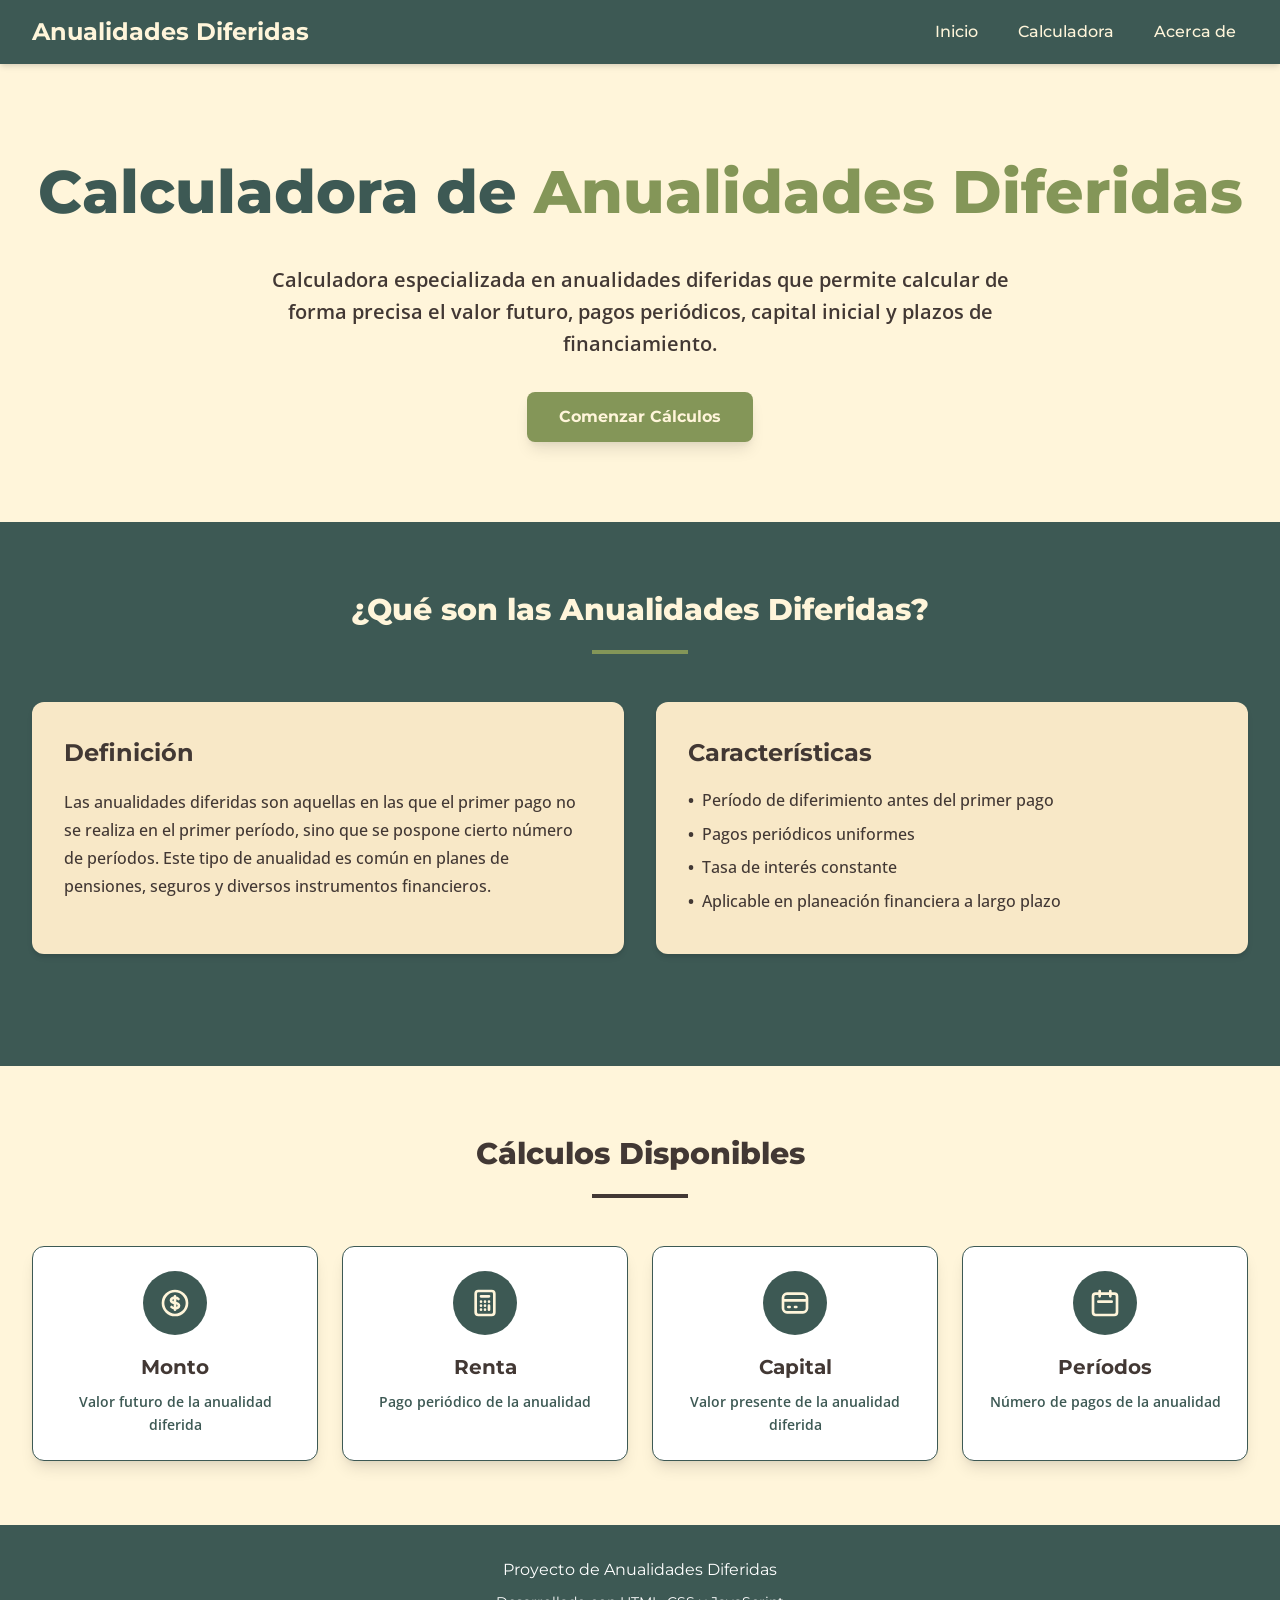
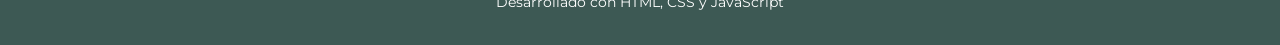
==== commit a25bc21d: "diseño" ====
--- a/index.html
+++ b/index.html
@@ -4,7 +4,7 @@
     <meta charset="UTF-8">
     <meta name="viewport" content="width=device-width, initial-scale=1.0">
     <title>Calculadora de Anualidades Diferidas</title>
-    <link rel="stylesheet" href="../Estilo/style.css">
+    <link rel="stylesheet" href="Estilo/style.css">
 </head>
 <body>
     <!-- Navbar -->
@@ -107,8 +107,8 @@
     <section class="calculations-section">
         <div class="container">
             <div class="section-header">
-                <h3 class="section-title">Cálculos Disponibles</h3>
-                <div class="section-divider"></div>
+                <h3 class="section-title2">Cálculos Disponibles</h3>
+                <div class="section-divider2"></div>
             </div>
 
             <div class="calculations-grid">
--- a/Estilo/style.css
+++ b/Estilo/style.css
@@ -1,7 +1,21 @@
 /* ==========================================
    RESET Y BASE
    ========================================== */
-@import url('https://fonts.googleapis.com/css2?family=Geologica:wght@100..900&display=swap');
+@import url('https://fonts.googleapis.com/css2?family=Montserrat:ital,wght@0,100..900;1,100..900&display=swap');
+@import url('https://fonts.googleapis.com/css2?family=Open+Sans:ital,wght@0,300..800;1,300..800&display=swap');
+
+:root {
+    --fondo: #FFF5DA;
+    --fondo3: #F8E8C7;
+    --fondo2: #423834;
+    --textoSec: #FFF5DA;
+    --textoPrin: #3D5954;
+    --boton: #849658;
+    --acento: #3D5954;
+    --gris: #C0C0C0;
+    --cafe: #947563;
+}
+
 * {
     margin: 0;
     padding: 0;
@@ -9,10 +23,10 @@
 }
 
 body {
-    font-family: "Geologica", sans-serif;
-    background: #1A2C3F;
+    font-family: "Montserrat", sans-serif;
+    background: var(--fondo);
     min-height: 100vh;
-    color: #E0E0E0;
+    color: var(--textoPrincipal);
     line-height: 1.6;
 }
 
@@ -33,7 +47,7 @@
    NAVBAR
    ========================================== */
 .navbar {
-    background-color: #1A2C3F;
+    background-color: var(--acento);
     box-shadow: 0 4px 6px -1px rgba(0, 0, 0, 0.1), 0 2px 4px -1px rgba(0, 0, 0, 0.06);
 }
 
@@ -47,7 +61,7 @@
 .nav-title {
     font-size: 1.25rem;
     font-weight: 700;
-    color: #C8A25D;
+    color: var(--textoSec);
 }
 
 .nav-menu-desktop {
@@ -60,7 +74,7 @@
 }
 
 .nav-link {
-    color: #E0E0E0;
+    color: var(--textoSec);
     padding: 0.5rem 0.75rem;
     text-decoration: none;
     font-weight: 500;
@@ -69,7 +83,7 @@
 }
 
 .nav-link:hover {
-    color: #C8A25D;
+    color: var(--gris);
     text-decoration: underline;
 }
 
@@ -80,14 +94,14 @@
 .menu-button {
     background: none;
     border: none;
-    color: #E0E0E0;
+    color: var(--fondo);
     cursor: pointer;
     transition: color 0.3s;
 }
 
 .menu-button:hover,
 .menu-button:focus {
-    color: #C8A25D;
+    color: var(--gris);
     outline: none;
 }
 
@@ -97,7 +111,7 @@
 }
 
 .nav-menu-mobile {
-    background-color: #1A2C3F;
+    background-color: var(--acento);
 }
 
 .mobile-menu-content {
@@ -106,7 +120,7 @@
 
 .mobile-link {
     display: block;
-    color: #E0E0E0;
+    color: var(--textoSec);
     padding: 0.5rem 0.75rem;
     text-decoration: none;
     font-weight: 500;
@@ -116,7 +130,7 @@
 }
 
 .mobile-link:hover {
-    color: #C8A25D;
+    color: var(--gris);
     text-decoration: underline;
 }
 
@@ -134,17 +148,19 @@
 .hero-title {
     font-size: 2.5rem;
     font-weight: 800;
-    color: #E0E0E0;
+    color: var(--textoPrin);
     margin-bottom: 1.5rem;
 }
 
 .hero-accent {
-    color: #C8A25D;
+    color: var(--boton);
 }
 
 .hero-description {
+    font-family: "Open Sans", sans-serif;
+    font-weight: 600;
     font-size: 1.25rem;
-    color: #E0E0E0;
+    color: var(--fondo2);
     margin-bottom: 2rem;
     max-width: 48rem;
     margin-left: auto;
@@ -153,8 +169,8 @@
 
 .hero-button {
     display: inline-block;
-    background-color: #C8A25D;
-    color: #1A2C3F;
+    background-color: var(--boton);
+    color: var(--textoSec);
     padding: 0.75rem 2rem;
     border-radius: 0.5rem;
     font-weight: 700;
@@ -164,7 +180,7 @@
 }
 
 .hero-button:hover {
-    background-color: #B58E4A;
+    background-color: var(--boton);
     transform: scale(1.05);
 }
 
@@ -173,7 +189,7 @@
    ========================================== */
 .info-section {
     padding: 4rem 0;
-    background-color: #2C3E50;
+    background-color: var(--textoPrin);
 }
 
 .section-header {
@@ -182,16 +198,32 @@
 }
 
 .section-title {
+    font-family: "Montserrat", sans-serif;
     font-size: 1.875rem;
-    font-weight: 700;
-    color: #E0E0E0;
+    font-weight: 800;
+    color: var(--textoSec);
+    margin-bottom: 1rem;
+}
+
+.section-title2 {
+    font-family: "Montserrat", sans-serif;
+    font-size: 1.875rem;
+    font-weight: 800;
+    color: var(--fondo2);
     margin-bottom: 1rem;
 }
 
 .section-divider {
     width: 6rem;
     height: 0.25rem;
-    background-color: #C8A25D;
+    background-color: var(--boton);
+    margin: 0 auto;
+}
+
+.section-divider2 {
+    width: 6rem;
+    height: 0.25rem;
+    background-color: var(--fondo2);
     margin: 0 auto;
 }
 
@@ -208,38 +240,42 @@
 }
 
 .info-card-1 {
-    background: linear-gradient(to bottom right, #eef2ff, #dbeafe);
+    background-color: var(--fondo3);
 }
 
 .info-card-2 {
-    background: linear-gradient(to bottom right, #faf5ff, #eef2ff);
+    background-color: var(--fondo3);
 }
 
 .info-card-title {
     font-size: 1.5rem;
     font-weight: 700;
-    color: #3A6B3B;
+    color: var(--fondo2);
     margin-bottom: 1rem;
 }
 
 .info-card-text {
-    color: #374151;
+    font-family: "Open Sans", sans-serif;
+    font-weight: 500;
+    color: var(--fondo2);
     line-height: 1.75;
 }
 
 .info-list {
     list-style: none;
-    color: #374151;
+    color: var(--fondo2);
 }
 
 .info-list-item {
+    font-family: "Open Sans", sans-serif;
+    font-weight: 500;
     display: flex;
     align-items: flex-start;
     margin-bottom: 0.5rem;
 }
 
 .bullet {
-    color: #3A6B3B;
+    color: var(--fondo2);
     margin-right: 0.5rem;
     font-weight: 700;
 }
@@ -249,7 +285,7 @@
    ========================================== */
 .calculations-section {
     padding: 4rem 0;
-    background-color: #1A2C3F;
+    background-color: var(--fondo);
 }
 
 .calculations-grid {
@@ -258,9 +294,10 @@
 }
 
 .calc-card {
-    background-color: #2C3E50;
+    background-color: white;
     padding: 1.5rem;
     border-radius: 0.75rem;
+    border: var(--acento) 1px solid;
     box-shadow: 0 10px 15px -3px rgba(0, 0, 0, 0.1), 0 4px 6px -2px rgba(0, 0, 0, 0.05);
     transition: all 0.3s;
 }
@@ -281,19 +318,19 @@
 }
 
 .calc-icon-indigo {
-    background-color: #E5D9DF;
+    background-color: var(--acento);
 }
 
 .calc-icon-purple {
-    background-color: #F7E9DE;
+    background-color: var(--acento);
 }
 
 .calc-icon-blue {
-    background-color: #D9E6F2;
+    background-color: var(--acento);
 }
 
 .calc-icon-green {
-    background-color: #E1F2E7;
+    background-color: var(--acento);
 }
 
 .icon {
@@ -302,33 +339,36 @@
 }
 
 .calc-icon-indigo .icon {
-    color: #8D6A9B;
+    color: var(--textoSec);
 }
 
 .calc-icon-purple .icon {
-    color: #B38B67;
+    color: var(--textoSec);
 }
 
 .calc-icon-blue .icon {
-    color: #7C98B6;
+    color: var(--textoSec);
 }
 
 .calc-icon-green .icon {
-    color: #6AB78D;
+    color: var(--textoSec);
 }
 
 .calc-card-title {
+    font-family: "Montserrat", sans-serif;
     font-size: 1.25rem;
     font-weight: 700;
-    color: #E0E0E0;
+    color: var(--fondo2);
     margin-bottom: 0.5rem;
     text-align: center;
 }
 
 .calc-card-description {
-    color: #E0E0E0;
+    font-family: "Open Sans", sans-serif;
+    color: var(--acento);
     text-align: center;
     font-size: 0.875rem;
+    font-weight: 600;
 }
 
 /* ==========================================
@@ -336,7 +376,7 @@
    ========================================== */
 .calculator-section {
     padding: 4rem 0;
-    background-color: white;
+    background-color: var(--fondo);
 }
 
 .calculator-header {
@@ -346,20 +386,23 @@
 
 .calculator-title {
     font-size: 1.875rem;
-    font-weight: 700;
-    color: #111827;
+    font-weight: 800;
+    color: var(--fondo2);
+    font-family: "Montserrat", sans-serif;
     margin-bottom: 1rem;
 }
 
 .title-divider {
     width: 6rem;
     height: 0.25rem;
-    background-color: #4f46e5;
+    background-color: var(--fondo2);
     margin: 0 auto 1.5rem;
 }
 
 .calculator-description {
-    color: #4b5563;
+    color: var(--textoPrin);
+    font-family: "Open Sans", sans-serif;
+    font-weight: 500;
     max-width: 32rem;
     margin: 0 auto;
 }
@@ -374,7 +417,7 @@
 
 .selector-label {
     display: block;
-    color: #374151;
+    color: var(--fondo2);
     font-weight: 600;
     margin-bottom: 0.75rem;
     font-size: 1.125rem;
@@ -386,8 +429,8 @@
 }
 
 .calc-type-btn {
-    background-color: #e5e7eb;
-    color: #374151;
+    background-color: var(--boton);
+    color: var(--textoSec);
     padding: 0.75rem 1.5rem;
     border-radius: 0.5rem;
     font-weight: 600;
@@ -398,12 +441,12 @@
 }
 
 .calc-type-btn:hover {
-    background-color: #d1d5db;
+    background-color: var(--acento);
 }
 
 .calc-type-btn.active {
-    background-color: #4f46e5;
-    color: white;
+    background-color: var(--acento);
+    color: var(--textoSec);
     box-shadow: 0 4px 6px -1px rgba(0, 0, 0, 0.1), 0 2px 4px -1px rgba(0, 0, 0, 0.06);
 }
 
@@ -413,7 +456,7 @@
 .calculator-form-container {
     max-width: 64rem;
     margin: 0 auto;
-    background: linear-gradient(to bottom right, #f9fafb, #dbeafe);
+    background: white;
     border-radius: 0.75rem;
     box-shadow: 0 10px 15px -3px rgba(0, 0, 0, 0.1), 0 4px 6px -2px rgba(0, 0, 0, 0.05);
     padding: 2rem;
@@ -426,7 +469,7 @@
 .form-title {
     font-size: 1.5rem;
     font-weight: 700;
-    color: #111827;
+    color: var(--fondo2);
     margin-bottom: 1.5rem;
 }
 
@@ -443,7 +486,7 @@
 
 .form-label {
     display: block;
-    color: #374151;
+    color: var(--fondo2);
     font-weight: 600;
     margin-bottom: 0.5rem;
 }
@@ -452,7 +495,7 @@
 select.form-input {
     width: 100%;
     padding: 0.75rem 1rem;
-    border: 1px solid #d1d5db;
+    border: 1px solid var(--fondo2);
     border-radius: 0.5rem;
     font-size: 1rem;
     transition: all 0.3s;
@@ -461,7 +504,7 @@
 .form-input:focus,
 select.form-input:focus {
     outline: none;
-    border-color: #4f46e5;
+    border-color: var(--boton);
     box-shadow: 0 0 0 3px rgba(79, 70, 229, 0.1);
 }
 
@@ -475,39 +518,46 @@
     transition: all 0.3s;
     box-shadow: 0 10px 15px -3px rgba(0, 0, 0, 0.1), 0 4px 6px -2px rgba(0, 0, 0, 0.05);
     font-size: 1rem;
-    color: white;
+    color: var(--textoSec);
 }
 
 .btn-indigo {
-    background-color: #4f46e5;
+    background-color: var(--acento);
 }
 
 .btn-indigo:hover {
-    background-color: #4338ca;
+    background-color: var(--boton);
+    color: var(--fondo);
 }
 
 .btn-purple {
-    background-color: #9333ea;
+    background-color: var(--acento);
 }
 
 .btn-purple:hover {
-    background-color: #7e22ce;
+    background-color: var(--boton);
+        color: var(--fondo);
+
 }
 
 .btn-blue {
-    background-color: #2563eb;
+    background-color: var(--acento);
 }
 
 .btn-blue:hover {
-    background-color: #1d4ed8;
+    background-color: var(--boton);
+        color: var(--fondo);
+
 }
 
 .btn-green {
-    background-color: #059669;
+    background-color: var(--acento);
 }
 
 .btn-green:hover {
-    background-color: #047857;
+    background-color: var(--boton);
+        color: var(--fondo);
+
 }
 
 /* ==========================================
@@ -523,18 +573,18 @@
     border-radius: 0.75rem;
     box-shadow: 0 10px 15px -3px rgba(0, 0, 0, 0.1), 0 4px 6px -2px rgba(0, 0, 0, 0.05);
     padding: 2rem;
-    border-left: 4px solid #4f46e5;
+    border-left: 4px solid var(--fondo2);
 }
 
 .results-title {
     font-size: 1.5rem;
     font-weight: 700;
-    color: #111827;
+    color: var(--fondo2);
     margin-bottom: 1rem;
 }
 
 .results-content {
-    color: #374151;
+    color: var(--textoPrin);
 }
 
 .results-content>* {
@@ -543,8 +593,8 @@
 
 .clear-button {
     margin-top: 1.5rem;
-    background-color: #6b7280;
-    color: white;
+    background-color: var(--boton);
+    color: var(--fondo);
     padding: 0.5rem 1.5rem;
     border-radius: 0.5rem;
     font-weight: 600;
@@ -554,14 +604,14 @@
 }
 
 .clear-button:hover {
-    background-color: #4b5563;
+    background-color: var(--acento);
 }
 
 /* ==========================================
    FOOTER
    ========================================== */
 .footer {
-    background-color: #111827;
+    background-color: var(--textoPrin);
     color: white;
     padding: 2rem 0;
 }
@@ -571,12 +621,12 @@
 }
 
 .footer-title {
-    color: #9ca3af;
+    color: white;
     margin-bottom: 0.5rem;
 }
 
 .footer-subtitle {
-    color: #6b7280;
+    color: white;
     font-size: 0.875rem;
 }
 
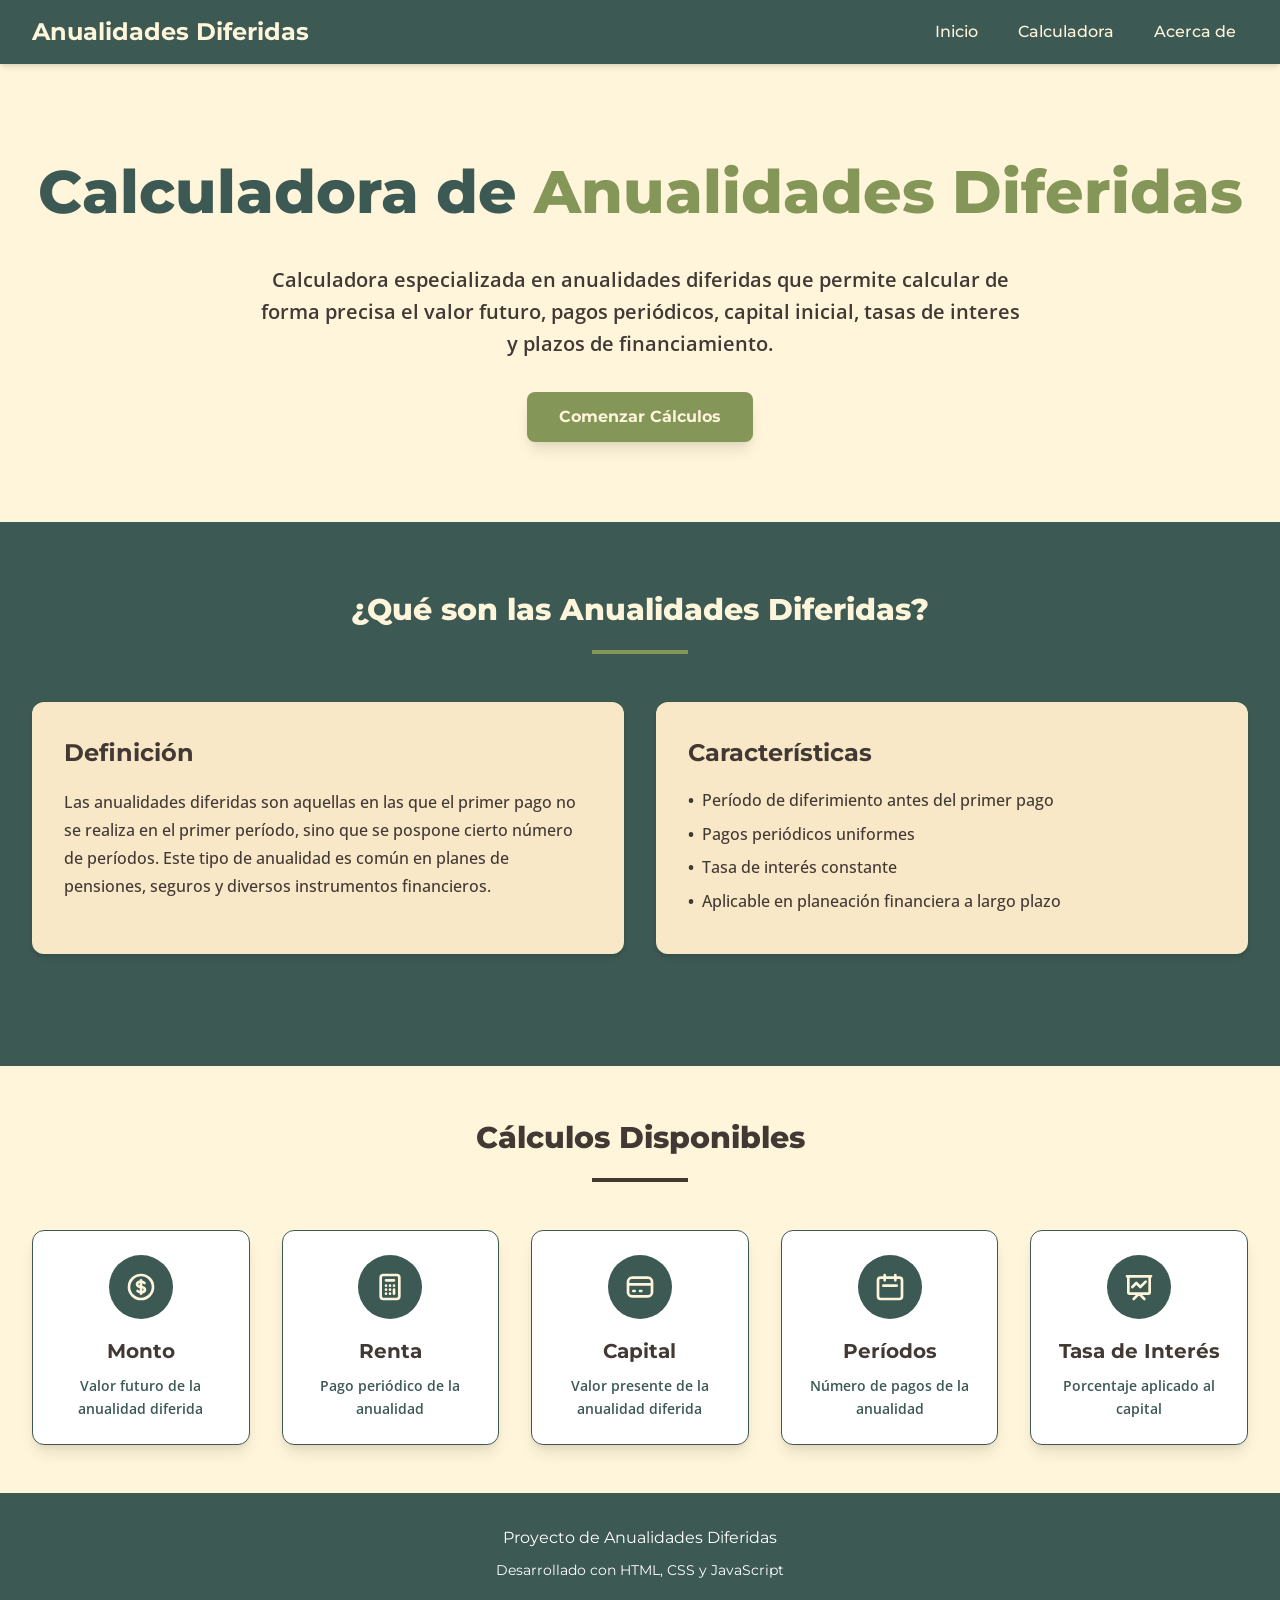
==== commit 2251eb95: "agregando info de las tasas de interes" ====
--- a/index.html
+++ b/index.html
@@ -1,11 +1,13 @@
 <!DOCTYPE html>
 <html lang="es">
+
 <head>
     <meta charset="UTF-8">
     <meta name="viewport" content="width=device-width, initial-scale=1.0">
     <title>Calculadora de Anualidades Diferidas</title>
     <link rel="stylesheet" href="Estilo/style.css">
 </head>
+
 <body>
     <!-- Navbar -->
     <nav class="navbar">
@@ -14,7 +16,7 @@
                 <div class="nav-brand">
                     <h1 class="nav-title">Anualidades Diferidas</h1>
                 </div>
-                
+
                 <!-- Menú Desktop -->
                 <div class="nav-menu-desktop">
                     <div class="nav-links">
@@ -23,19 +25,21 @@
                         <a href="#acerca" class="nav-link">Acerca de</a>
                     </div>
                 </div>
-                
+
                 <!-- Botón Hamburguesa -->
                 <div class="nav-toggle">
                     <button id="menuToggle" class="menu-button">
                         <svg class="menu-icon" fill="none" stroke="currentColor" viewBox="0 0 24 24">
-                            <path id="menuIcon" stroke-linecap="round" stroke-linejoin="round" stroke-width="2" d="M4 6h16M4 12h16M4 18h16"></path>
-                            <path id="closeIcon" class="hidden" stroke-linecap="round" stroke-linejoin="round" stroke-width="2" d="M6 18L18 6M6 6l12 12"></path>
+                            <path id="menuIcon" stroke-linecap="round" stroke-linejoin="round" stroke-width="2"
+                                d="M4 6h16M4 12h16M4 18h16"></path>
+                            <path id="closeIcon" class="hidden" stroke-linecap="round" stroke-linejoin="round"
+                                stroke-width="2" d="M6 18L18 6M6 6l12 12"></path>
                         </svg>
                     </button>
                 </div>
             </div>
         </div>
-        
+
         <!-- Menú Mobile -->
         <div id="mobileMenu" class="nav-menu-mobile hidden">
             <div class="mobile-menu-content">
@@ -54,7 +58,8 @@
                     Calculadora de <span class="hero-accent">Anualidades Diferidas</span>
                 </h2>
                 <p class="hero-description">
-Calculadora especializada en anualidades diferidas que permite calcular de forma precisa el valor futuro, pagos periódicos, capital inicial y plazos de financiamiento.                </p>
+                    Calculadora especializada en anualidades diferidas que permite calcular de forma precisa el valor
+                    futuro, pagos periódicos, capital inicial, tasas de interes y plazos de financiamiento. </p>
                 <a href="template/calculadora.html" class="hero-button">
                     Comenzar Cálculos
                 </a>
@@ -74,7 +79,9 @@
                 <div class="info-card info-card-1">
                     <h4 class="info-card-title">Definición</h4>
                     <p class="info-card-text">
-                        Las anualidades diferidas son aquellas en las que el primer pago no se realiza en el primer período, sino que se pospone cierto número de períodos. Este tipo de anualidad es común en planes de pensiones, seguros y diversos instrumentos financieros.
+                        Las anualidades diferidas son aquellas en las que el primer pago no se realiza en el primer
+                        período, sino que se pospone cierto número de períodos. Este tipo de anualidad es común en
+                        planes de pensiones, seguros y diversos instrumentos financieros.
                     </p>
                 </div>
 
@@ -116,7 +123,9 @@
                 <div class="calc-card">
                     <div class="calc-icon calc-icon-indigo">
                         <svg class="icon" fill="none" stroke="currentColor" viewBox="0 0 24 24">
-                            <path stroke-linecap="round" stroke-linejoin="round" stroke-width="2" d="M12 8c-1.657 0-3 .895-3 2s1.343 2 3 2 3 .895 3 2-1.343 2-3 2m0-8c1.11 0 2.08.402 2.599 1M12 8V7m0 1v8m0 0v1m0-1c-1.11 0-2.08-.402-2.599-1M21 12a9 9 0 11-18 0 9 9 0 0118 0z"></path>
+                            <path stroke-linecap="round" stroke-linejoin="round" stroke-width="2"
+                                d="M12 8c-1.657 0-3 .895-3 2s1.343 2 3 2 3 .895 3 2-1.343 2-3 2m0-8c1.11 0 2.08.402 2.599 1M12 8V7m0 1v8m0 0v1m0-1c-1.11 0-2.08-.402-2.599-1M21 12a9 9 0 11-18 0 9 9 0 0118 0z">
+                            </path>
                         </svg>
                     </div>
                     <h4 class="calc-card-title">Monto</h4>
@@ -127,7 +136,9 @@
                 <div class="calc-card">
                     <div class="calc-icon calc-icon-purple">
                         <svg class="icon" fill="none" stroke="currentColor" viewBox="0 0 24 24">
-                            <path stroke-linecap="round" stroke-linejoin="round" stroke-width="2" d="M9 7h6m0 10v-3m-3 3h.01M9 17h.01M9 14h.01M12 14h.01M15 11h.01M12 11h.01M9 11h.01M7 21h10a2 2 0 002-2V5a2 2 0 00-2-2H7a2 2 0 00-2 2v14a2 2 0 002 2z"></path>
+                            <path stroke-linecap="round" stroke-linejoin="round" stroke-width="2"
+                                d="M9 7h6m0 10v-3m-3 3h.01M9 17h.01M9 14h.01M12 14h.01M15 11h.01M12 11h.01M9 11h.01M7 21h10a2 2 0 002-2V5a2 2 0 00-2-2H7a2 2 0 00-2 2v14a2 2 0 002 2z">
+                            </path>
                         </svg>
                     </div>
                     <h4 class="calc-card-title">Renta</h4>
@@ -138,7 +149,9 @@
                 <div class="calc-card">
                     <div class="calc-icon calc-icon-blue">
                         <svg class="icon" fill="none" stroke="currentColor" viewBox="0 0 24 24">
-                            <path stroke-linecap="round" stroke-linejoin="round" stroke-width="2" d="M3 10h18M7 15h1m4 0h1m-7 4h12a3 3 0 003-3V8a3 3 0 00-3-3H6a3 3 0 00-3 3v8a3 3 0 003 3z"></path>
+                            <path stroke-linecap="round" stroke-linejoin="round" stroke-width="2"
+                                d="M3 10h18M7 15h1m4 0h1m-7 4h12a3 3 0 003-3V8a3 3 0 00-3-3H6a3 3 0 00-3 3v8a3 3 0 003 3z">
+                            </path>
                         </svg>
                     </div>
                     <h4 class="calc-card-title">Capital</h4>
@@ -149,11 +162,25 @@
                 <div class="calc-card">
                     <div class="calc-icon calc-icon-green">
                         <svg class="icon" fill="none" stroke="currentColor" viewBox="0 0 24 24">
-                            <path stroke-linecap="round" stroke-linejoin="round" stroke-width="2" d="M8 7V3m8 4V3m-9 8h10M5 21h14a2 2 0 002-2V7a2 2 0 00-2-2H5a2 2 0 00-2 2v12a2 2 0 002 2z"></path>
+                            <path stroke-linecap="round" stroke-linejoin="round" stroke-width="2"
+                                d="M8 7V3m8 4V3m-9 8h10M5 21h14a2 2 0 002-2V7a2 2 0 00-2-2H5a2 2 0 00-2 2v12a2 2 0 002 2z">
+                            </path>
                         </svg>
                     </div>
                     <h4 class="calc-card-title">Períodos</h4>
                     <p class="calc-card-description">Número de pagos de la anualidad</p>
+                </div>
+                <!-- Tarjeta Tasa de Interés -->
+                <div class="calc-card">
+                    <div class="calc-icon calc-icon-purple">
+                        <svg class="icon" fill="none" stroke="currentColor" viewBox="0 0 24 24">
+                            <path stroke-linecap="round" stroke-linejoin="round" stroke-width="2"
+                                d="M7 12l3-3 3 3 4-4M8 21l4-4 4 4M3 4h18M4 4h16v12a1 1 0 01-1 1H5a1 1 0 01-1-1V4z">
+                            </path>
+                        </svg>
+                    </div>
+                    <h4 class="calc-card-title">Tasa de Interés</h4>
+                    <p class="calc-card-description">Porcentaje aplicado al capital</p>
                 </div>
             </div>
         </div>
@@ -171,4 +198,5 @@
 
     <script type="module" defer src="javascript/app.js"></script>
 </body>
-</html>
+
+</html>
--- a/Estilo/style.css
+++ b/Estilo/style.css
@@ -284,7 +284,7 @@
    CALCULATIONS SECTION (Página Principal)
    ========================================== */
 .calculations-section {
-    padding: 4rem 0;
+    padding: 3rem 0;
     background-color: var(--fondo);
 }
 
@@ -647,6 +647,9 @@
     .mobile-menu-content {
         padding: 0.5rem 0.75rem 0.75rem;
     }
+    .calculations-grid{
+         grid-template-columns: repeat(1, 1fr);
+    }
 }
 
 /* Tablets (768px+) */
@@ -703,6 +706,7 @@
     }
 
     .calculations-grid {
-        grid-template-columns: repeat(4, 1fr);
+        grid-template-columns: repeat(5, 1fr);
+        gap: 2rem;
     }
 }
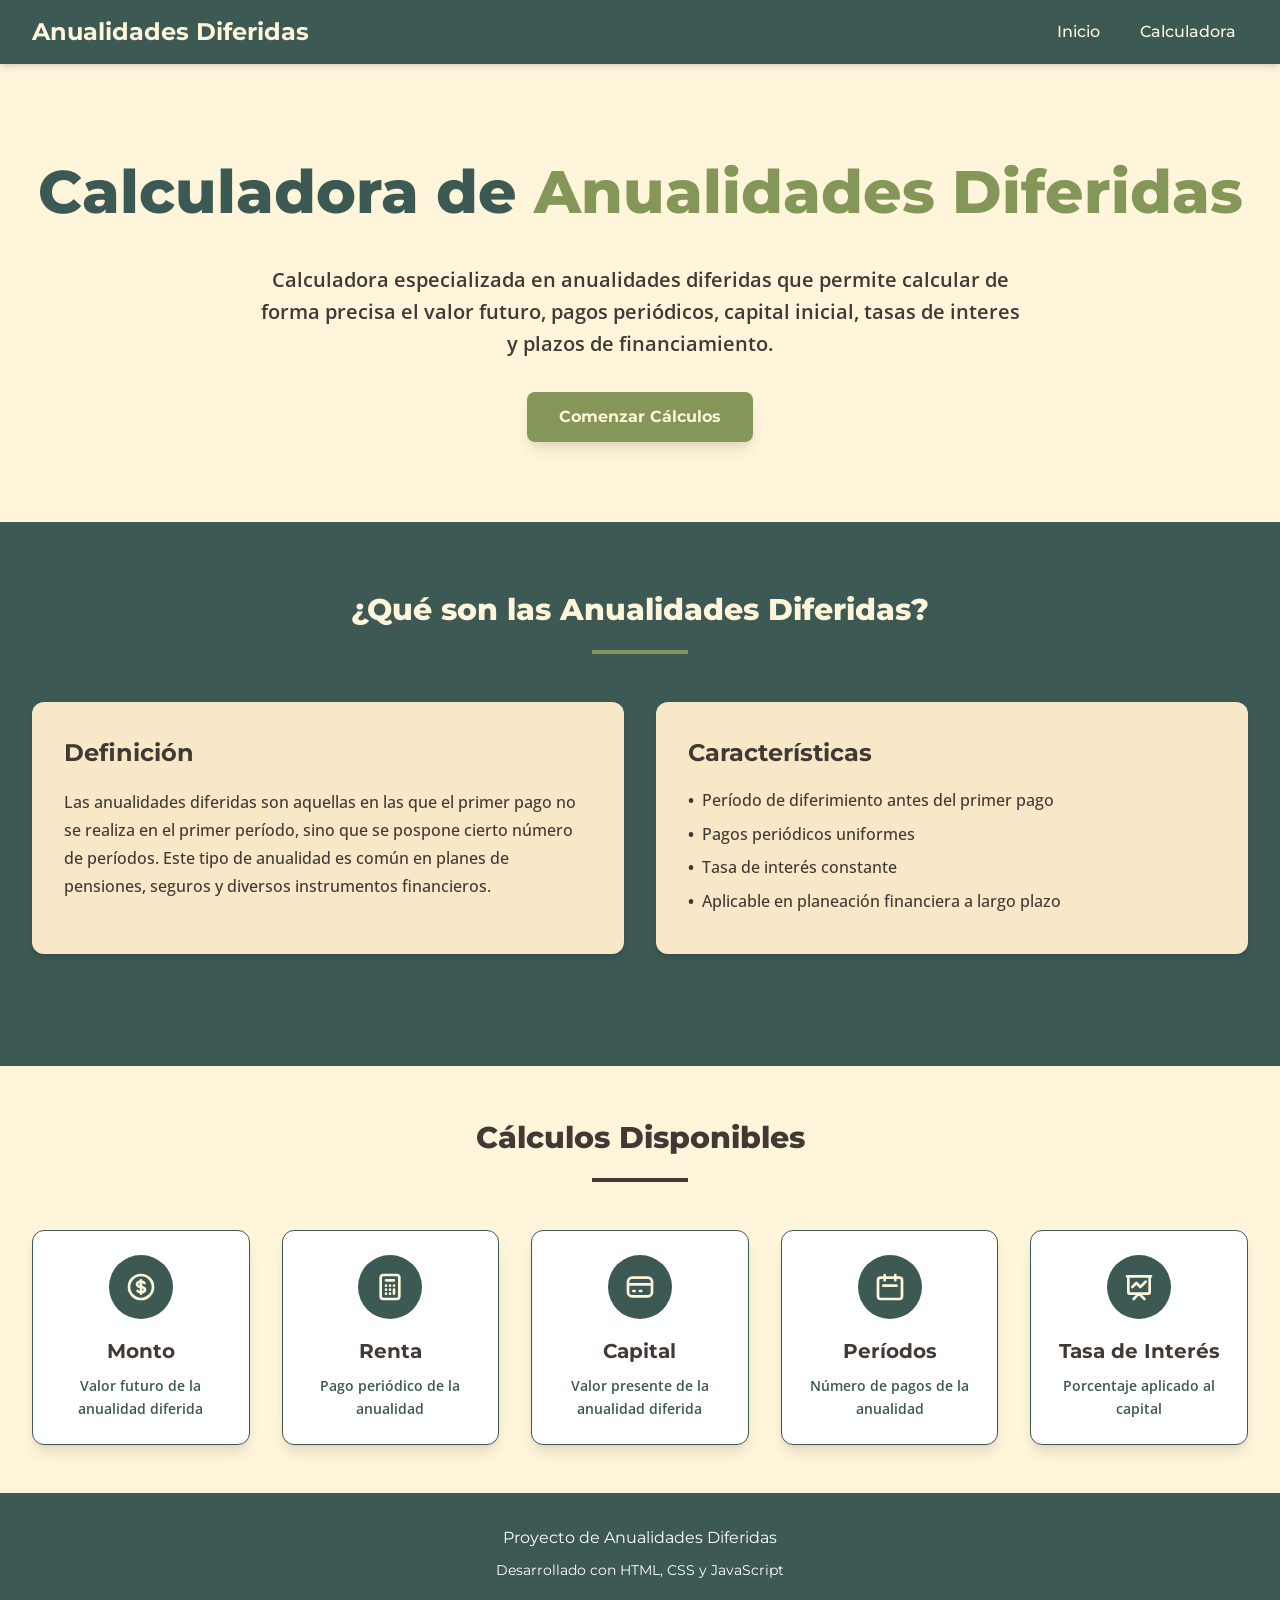
==== commit 6c751694: "Ajuste en navbar" ====
--- a/index.html
+++ b/index.html
@@ -22,7 +22,6 @@
                     <div class="nav-links">
                         <a href="index.html" class="nav-link">Inicio</a>
                         <a href="template/calculadora.html" class="nav-link">Calculadora</a>
-                        <a href="#acerca" class="nav-link">Acerca de</a>
                     </div>
                 </div>
 
@@ -45,7 +44,6 @@
             <div class="mobile-menu-content">
                 <a href="index.html" class="mobile-link">Inicio</a>
                 <a href="template/calculadora.html" class="mobile-link">Calculadora</a>
-                <a href="#acerca" class="mobile-link">Acerca de</a>
             </div>
         </div>
     </nav>
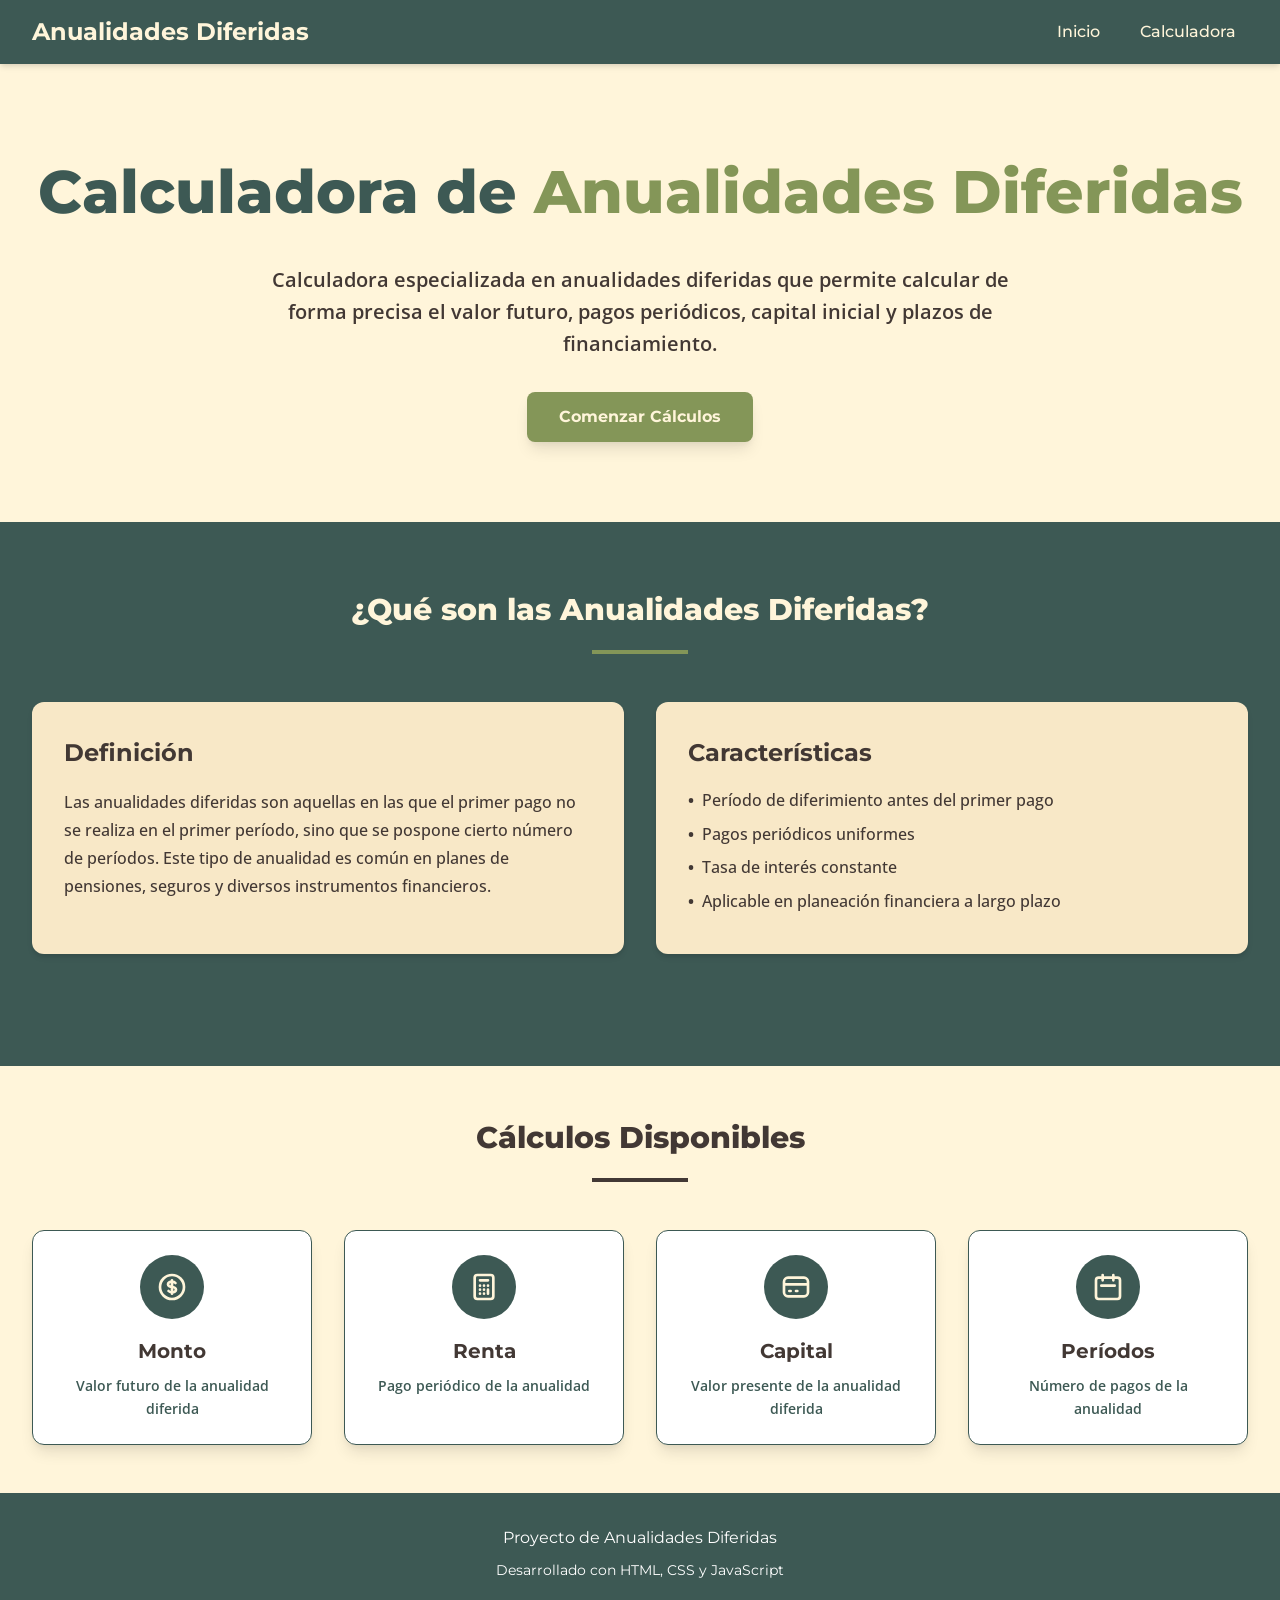
==== commit d27e768d: "Ajuste en el contenido textual" ====
--- a/index.html
+++ b/index.html
@@ -57,7 +57,7 @@
                 </h2>
                 <p class="hero-description">
                     Calculadora especializada en anualidades diferidas que permite calcular de forma precisa el valor
-                    futuro, pagos periódicos, capital inicial, tasas de interes y plazos de financiamiento. </p>
+                    futuro, pagos periódicos, capital inicial y plazos de financiamiento. </p>
                 <a href="template/calculadora.html" class="hero-button">
                     Comenzar Cálculos
                 </a>
@@ -168,18 +168,6 @@
                     <h4 class="calc-card-title">Períodos</h4>
                     <p class="calc-card-description">Número de pagos de la anualidad</p>
                 </div>
-                <!-- Tarjeta Tasa de Interés -->
-                <div class="calc-card">
-                    <div class="calc-icon calc-icon-purple">
-                        <svg class="icon" fill="none" stroke="currentColor" viewBox="0 0 24 24">
-                            <path stroke-linecap="round" stroke-linejoin="round" stroke-width="2"
-                                d="M7 12l3-3 3 3 4-4M8 21l4-4 4 4M3 4h18M4 4h16v12a1 1 0 01-1 1H5a1 1 0 01-1-1V4z">
-                            </path>
-                        </svg>
-                    </div>
-                    <h4 class="calc-card-title">Tasa de Interés</h4>
-                    <p class="calc-card-description">Porcentaje aplicado al capital</p>
-                </div>
             </div>
         </div>
     </section>
--- a/Estilo/style.css
+++ b/Estilo/style.css
@@ -706,7 +706,7 @@
     }
 
     .calculations-grid {
-        grid-template-columns: repeat(5, 1fr);
+        grid-template-columns: repeat(4, 1fr);
         gap: 2rem;
     }
 }
